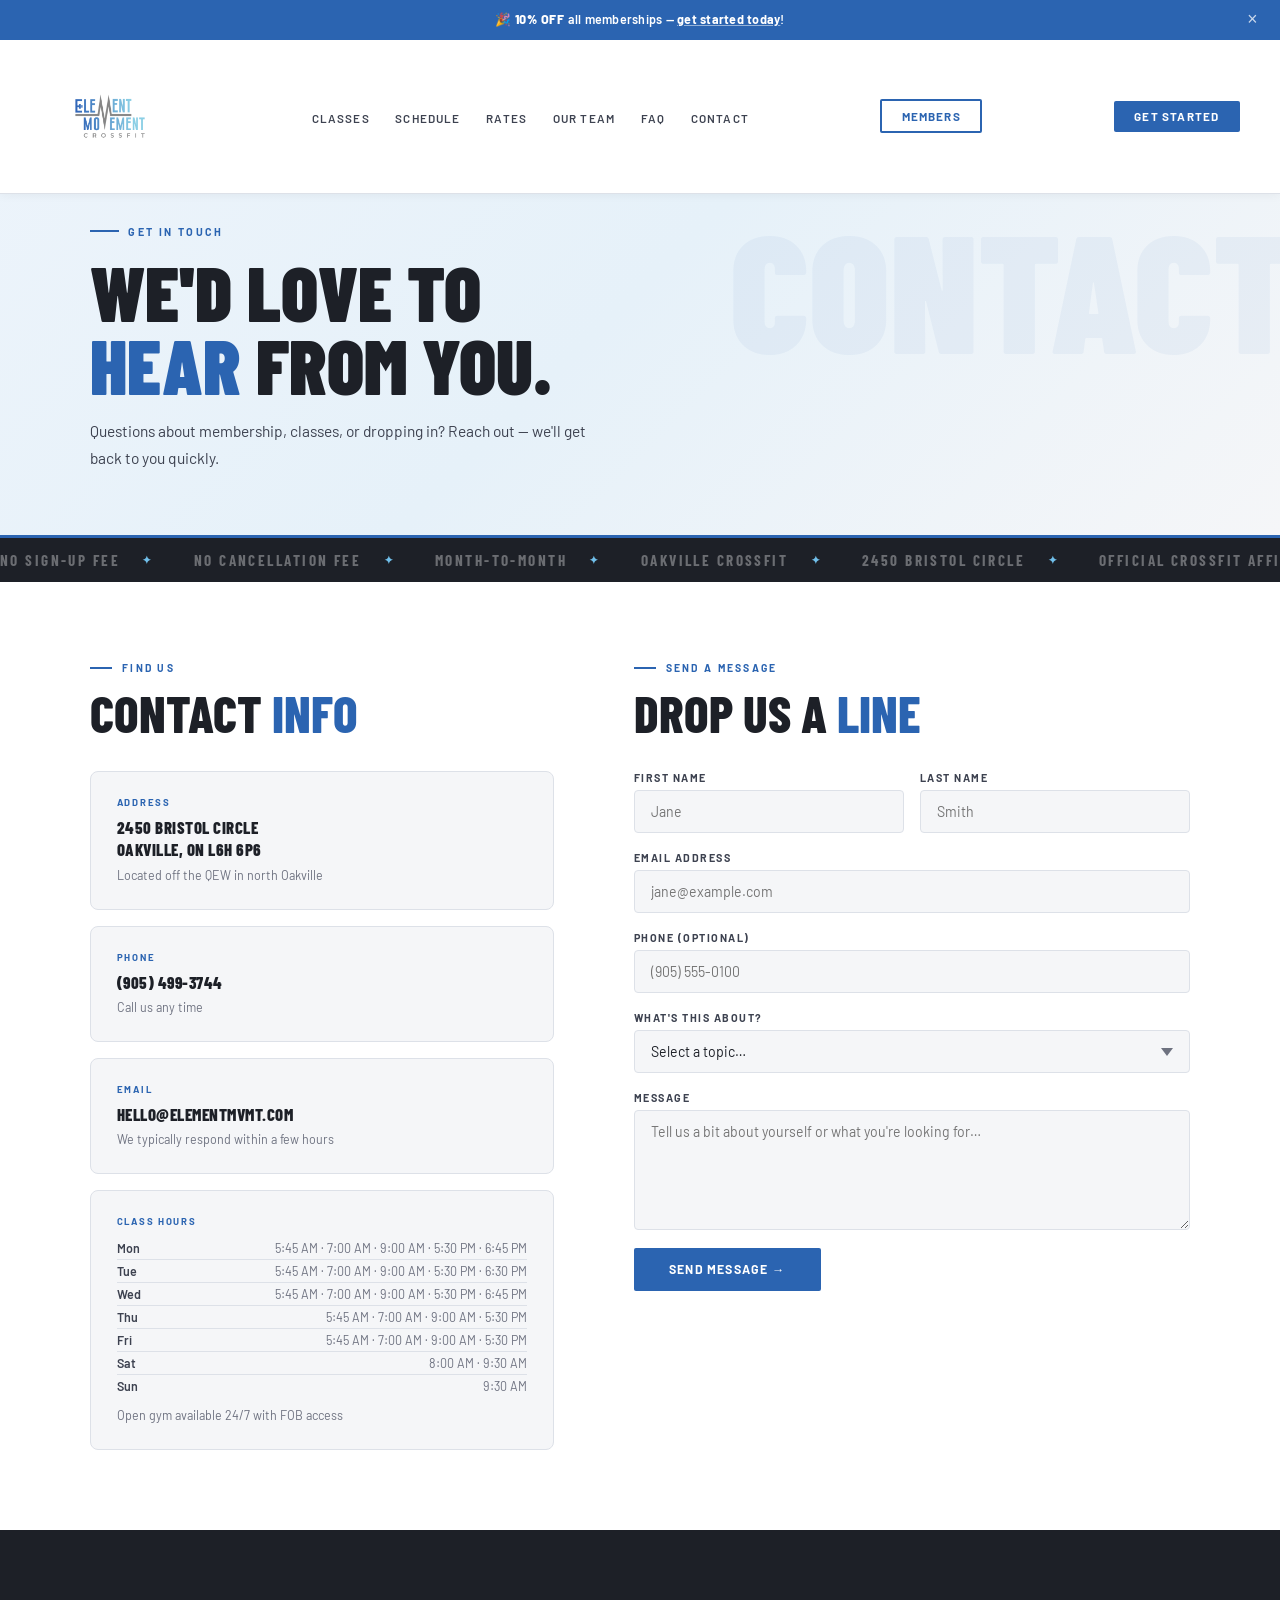
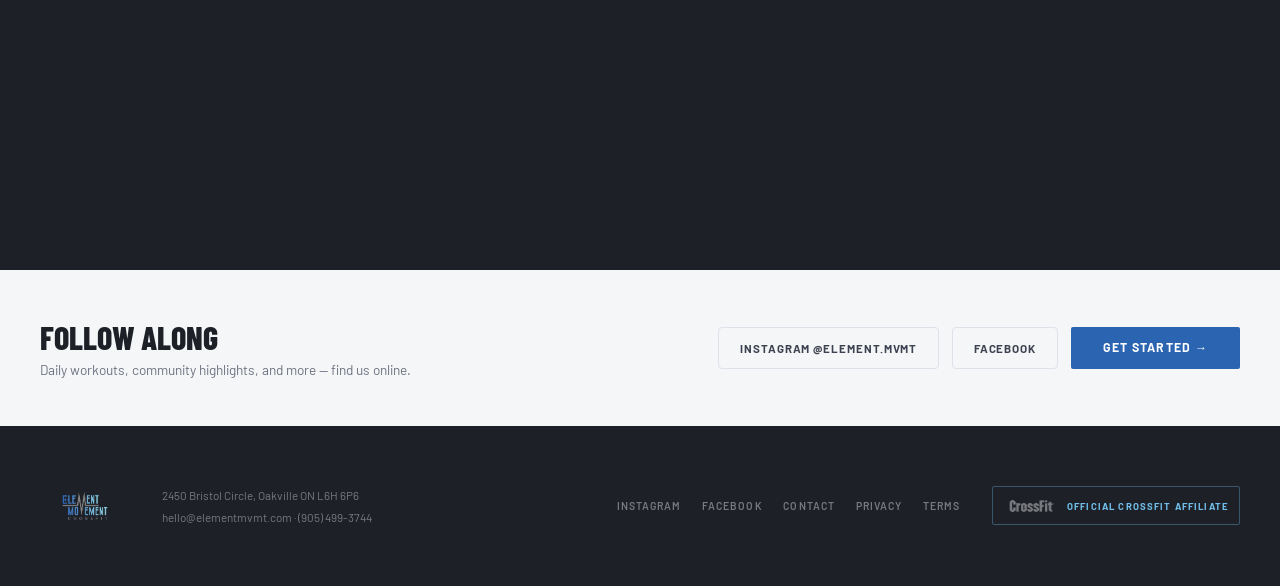
==== contact.html @ 610af096 "Add whiteboard image and sitewide 10% off promo banner Co-Authored-By: Claude Sonnet 4.6 <noreply@an" ====
<!DOCTYPE html>
<html lang="en">
<head>
  <meta charset="UTF-8">
  <meta name="viewport" content="width=device-width, initial-scale=1.0">
  <title>Contact — Element Movement CrossFit</title>
  <link href="https://fonts.googleapis.com/css2?family=Barlow+Condensed:wght@400;600;700;800;900&family=Barlow:wght@300;400;500;600&display=swap" rel="stylesheet">
  <link rel="stylesheet" href="css/styles.css">
  <style>
    .page-hero{background:linear-gradient(135deg,#edf4fb 0%,#e6f1f9 50%,#f5f6f8 100%);padding:11rem 2.5rem 4rem;position:relative;overflow:hidden}
    .page-hero::before{content:'CONTACT';position:absolute;right:-1rem;top:50%;transform:translateY(-50%);font-family:'Barlow Condensed',sans-serif;font-size:clamp(6rem,13vw,12rem);font-weight:900;color:rgba(43,100,177,.05);pointer-events:none;user-select:none;line-height:1;white-space:nowrap}
    .page-hero-inner{max-width:1100px;margin:0 auto}
    .page-hero h1{font-family:'Barlow Condensed',sans-serif;font-size:clamp(2.8rem,6vw,5rem);font-weight:900;text-transform:uppercase;line-height:.95;color:var(--charcoal);margin-bottom:1rem}
    .page-hero h1 .bd{color:var(--bd)}
    .page-hero p{font-size:.97rem;color:var(--mid);max-width:520px;line-height:1.75}

    /* Contact layout */
    .contact-section{padding:5rem 2.5rem;background:var(--white)}
    .contact-inner{max-width:1100px;margin:0 auto;display:grid;grid-template-columns:1fr 1.2fr;gap:5rem;align-items:start}

    /* Info column */
    .contact-info-cards{display:flex;flex-direction:column;gap:1rem;margin-top:2rem}
    .cic{background:var(--offwhite);border:1.5px solid var(--border);border-radius:8px;padding:1.5rem 1.6rem;transition:border-color .2s}
    .cic:hover{border-color:var(--bd)}
    .cic-label{font-size:.6rem;font-weight:700;letter-spacing:.18em;text-transform:uppercase;color:var(--bd);margin-bottom:.5rem}
    .cic-value{font-family:'Barlow Condensed',sans-serif;font-size:1.05rem;font-weight:800;text-transform:uppercase;letter-spacing:.03em;color:var(--charcoal);line-height:1.35}
    .cic-value a{color:inherit;text-decoration:none;transition:color .2s}
    .cic-value a:hover{color:var(--bd)}
    .cic-sub{font-size:.78rem;color:var(--muted);margin-top:.3rem;line-height:1.5}

    .hours-grid{display:grid;grid-template-columns:1fr;gap:0;margin-top:.6rem}
    .hrow{display:flex;justify-content:space-between;font-size:.78rem;color:var(--mid);padding:.25rem 0;border-bottom:1px solid var(--border)}
    .hrow:last-child{border-bottom:none}
    .hday{font-weight:600}
    .htime{color:var(--muted)}

    /* Form column */
    .contact-form-wrap{}
    .contact-form{display:flex;flex-direction:column;gap:1.1rem;margin-top:2rem}
    .form-row{display:grid;grid-template-columns:1fr 1fr;gap:1rem}
    .form-group{display:flex;flex-direction:column;gap:.4rem}
    .form-group label{font-size:.67rem;font-weight:700;letter-spacing:.14em;text-transform:uppercase;color:var(--mid)}
    .form-group input,
    .form-group select,
    .form-group textarea{font-family:'Barlow',sans-serif;font-size:.88rem;color:var(--charcoal);background:var(--offwhite);border:1.5px solid var(--border);border-radius:4px;padding:.75rem 1rem;transition:border-color .2s,box-shadow .2s;outline:none;width:100%}
    .form-group input:focus,
    .form-group select:focus,
    .form-group textarea:focus{border-color:var(--bd);box-shadow:0 0 0 3px rgba(43,100,177,.1);background:#fff}
    .form-group textarea{resize:vertical;min-height:120px}
    .form-group select{appearance:none;background-image:url("data:image/svg+xml,%3Csvg xmlns='http://www.w3.org/2000/svg' width='12' height='8' viewBox='0 0 12 8'%3E%3Cpath fill='%236e7280' d='M6 8L0 0h12z'/%3E%3C/svg%3E");background-repeat:no-repeat;background-position:right 1rem center;padding-right:2.5rem}
    .form-submit{background:var(--bd);color:#fff;border:none;padding:.9rem 2.2rem;font-family:'Barlow',sans-serif;font-size:.77rem;font-weight:700;letter-spacing:.1em;text-transform:uppercase;border-radius:2px;cursor:pointer;transition:background .2s,transform .15s;align-self:flex-start}
    .form-submit:hover{background:#1e5090;transform:translateY(-2px)}

    /* Map strip */
    .map-section{background:var(--charcoal)}
    .map-embed{width:100%;height:340px;display:block;border:none;filter:grayscale(20%)}

    /* Social strip */
    .social-strip{padding:3rem 2.5rem;background:var(--offwhite);display:flex;align-items:center;justify-content:space-between;gap:2rem;flex-wrap:wrap}
    .social-strip-left h3{font-family:'Barlow Condensed',sans-serif;font-size:clamp(1.4rem,2.5vw,2rem);font-weight:800;text-transform:uppercase;color:var(--charcoal)}
    .social-strip-left p{font-size:.85rem;color:var(--muted);margin-top:.3rem}
    .social-btns{display:flex;gap:.8rem;flex-wrap:wrap}
    .btn-social{display:inline-flex;align-items:center;gap:.5rem;border:1.5px solid var(--border);border-radius:4px;padding:.7rem 1.3rem;font-size:.72rem;font-weight:700;letter-spacing:.08em;text-transform:uppercase;color:var(--mid);text-decoration:none;transition:border-color .2s,color .2s}
    .btn-social:hover{border-color:var(--bd);color:var(--bd)}
  @media(max-width:900px){
    .contact-inner{grid-template-columns:1fr;gap:3rem}
    .social-strip{flex-direction:column;align-items:flex-start}
  }
  @media(max-width:600px){
    .page-hero{padding:9rem 1.2rem 2.5rem}
    .contact-section{padding:3rem 1.2rem}
    .form-row{grid-template-columns:1fr}
    .map-embed{height:240px}
    .social-strip{padding:2.2rem 1.2rem}
    .social-btns{flex-direction:column;width:100%}
    .social-btns a{text-align:center}
    .hours-grid{grid-template-columns:1fr}
  }
  </style>
</head>
<body>

<div class="promo-banner" id="promoBanner">
  🎉 <strong>10% OFF</strong> all memberships — <a href="get-started.html">get started today</a>!
  <button class="pb-close" id="promoBannerClose" aria-label="Dismiss banner">&times;</button>
</div>

<nav>
  <a href="index.html" class="nav-logo">
    <img src="images/logo-c5.png" alt="Element Movement CrossFit">
  </a>
  <ul class="nav-links">
    <li><a href="index.html#classes">Classes</a></li>
    <li><a href="schedule.html">Schedule</a></li>
    <li><a href="index.html#rates">Rates</a></li>
    <li><a href="index.html#team">Our Team</a></li>
    <li><a href="index.html#faq">FAQ</a></li>
    <li><a href="contact.html">Contact</a></li>
  </ul>
  <a class="nav-members" href="members.html">Members</a>
  <a class="nav-cta" href="get-started.html">Get Started</a>
  <button class="nav-burger" aria-label="Open menu"><span></span><span></span><span></span></button>
</nav>

<div id="form-success-banner" style="display:none;background:#1e7a3f;color:#fff;text-align:center;padding:1rem 1.5rem;font-family:'Barlow',sans-serif;font-size:.9rem;font-weight:600">
  Thanks! Your message has been sent — we'll get back to you shortly.
</div>
<script>
  if (new URLSearchParams(window.location.search).get('sent') === '1') {
    document.getElementById('form-success-banner').style.display = 'block';
  }
</script>

<!-- Page Hero -->
<div class="page-hero">
  <div class="page-hero-inner">
    <div class="eyebrow">Get In Touch</div>
    <h1>We'd Love to<br><span class="bd">Hear</span> From You.</h1>
    <p>Questions about membership, classes, or dropping in? Reach out — we'll get back to you quickly.</p>
  </div>
</div>

<!-- Marquee -->
<div class="marquee-wrap">
  <div class="marquee-track">
    <div class="mi">No Sign-Up Fee <span>✦</span></div>
    <div class="mi">No Cancellation Fee <span>✦</span></div>
    <div class="mi">Month-to-Month <span>✦</span></div>
    <div class="mi">Oakville CrossFit <span>✦</span></div>
    <div class="mi">2450 Bristol Circle <span>✦</span></div>
    <div class="mi">Official CrossFit Affiliate <span>✦</span></div>
    <div class="mi">No Sign-Up Fee <span>✦</span></div>
    <div class="mi">No Cancellation Fee <span>✦</span></div>
    <div class="mi">Month-to-Month <span>✦</span></div>
    <div class="mi">Oakville CrossFit <span>✦</span></div>
    <div class="mi">2450 Bristol Circle <span>✦</span></div>
    <div class="mi">Official CrossFit Affiliate <span>✦</span></div>
  </div>
</div>

<!-- Contact Section -->
<section class="contact-section">
  <div class="contact-inner">

    <!-- Left: Info -->
    <div>
      <div class="sec-eye">Find Us</div>
      <h2 class="sec-h2">Contact <span class="bd">Info</span></h2>

      <div class="contact-info-cards">
        <div class="cic">
          <div class="cic-label">Address</div>
          <div class="cic-value">2450 Bristol Circle<br>Oakville, ON L6H 6P6</div>
          <div class="cic-sub">Located off the QEW in north Oakville</div>
        </div>
        <div class="cic">
          <div class="cic-label">Phone</div>
          <div class="cic-value"><a href="tel:9054993744">(905) 499-3744</a></div>
          <div class="cic-sub">Call us any time</div>
        </div>
        <div class="cic">
          <div class="cic-label">Email</div>
          <div class="cic-value"><a href="mailto:hello@elementmvmt.com">hello@elementmvmt.com</a></div>
          <div class="cic-sub">We typically respond within a few hours</div>
        </div>
        <div class="cic">
          <div class="cic-label">Class Hours</div>
          <div class="cic-value" style="font-size:.85rem;font-family:'Barlow',sans-serif;font-weight:400;text-transform:none;margin-bottom:.5rem"></div>
          <div class="hours-grid">
            <div class="hrow"><span class="hday">Mon</span><span class="htime">5:45 AM · 7:00 AM · 9:00 AM · 5:30 PM · 6:45 PM</span></div>
            <div class="hrow"><span class="hday">Tue</span><span class="htime">5:45 AM · 7:00 AM · 9:00 AM · 5:30 PM · 6:30 PM</span></div>
            <div class="hrow"><span class="hday">Wed</span><span class="htime">5:45 AM · 7:00 AM · 9:00 AM · 5:30 PM · 6:45 PM</span></div>
            <div class="hrow"><span class="hday">Thu</span><span class="htime">5:45 AM · 7:00 AM · 9:00 AM · 5:30 PM</span></div>
            <div class="hrow"><span class="hday">Fri</span><span class="htime">5:45 AM · 7:00 AM · 9:00 AM · 5:30 PM</span></div>
            <div class="hrow"><span class="hday">Sat</span><span class="htime">8:00 AM · 9:30 AM</span></div>
            <div class="hrow"><span class="hday">Sun</span><span class="htime">9:30 AM</span></div>
          </div>
          <div class="cic-sub" style="margin-top:.6rem">Open gym available 24/7 with FOB access</div>
        </div>
      </div>
    </div>

    <!-- Right: Form -->
    <div class="contact-form-wrap">
      <div class="sec-eye">Send a Message</div>
      <h2 class="sec-h2">Drop Us a <span class="bd">Line</span></h2>
      <form class="contact-form" name="contact" method="POST" action="https://api.web3forms.com/submit">
        <input type="hidden" name="access_key" value="6a2bebc0-c840-4e6c-a92c-60fa3bf2ad33">
        <input type="hidden" name="subject" value="New Contact Form Submission — Element Movement">
        <input type="hidden" name="from_name" value="Element Movement Website">
        <input type="hidden" name="redirect" value="https://elementmvmt.com/contact.html?sent=1">
        <div class="form-row">
          <div class="form-group">
            <label for="fname">First Name</label>
            <input type="text" id="fname" name="fname" placeholder="Jane" required>
          </div>
          <div class="form-group">
            <label for="lname">Last Name</label>
            <input type="text" id="lname" name="lname" placeholder="Smith" required>
          </div>
        </div>
        <div class="form-group">
          <label for="email">Email Address</label>
          <input type="email" id="email" name="email" placeholder="jane@example.com" required>
        </div>
        <div class="form-group">
          <label for="phone">Phone (optional)</label>
          <input type="tel" id="phone" name="phone" placeholder="(905) 555-0100">
        </div>
        <div class="form-group">
          <label for="topic">What's this about?</label>
          <select id="topic" name="topic">
            <option value="">Select a topic…</option>
            <option value="membership">Membership &amp; Pricing</option>
            <option value="first-class">My First Class</option>
            <option value="schedule">Schedule &amp; Classes</option>
            <option value="personal-training">Personal Training</option>
            <option value="drop-in">Drop-In / Visitor</option>
            <option value="other">Other</option>
          </select>
        </div>
        <div class="form-group">
          <label for="message">Message</label>
          <textarea id="message" name="message" placeholder="Tell us a bit about yourself or what you're looking for…" required></textarea>
        </div>
        <button type="submit" class="form-submit">Send Message →</button>
      </form>
    </div>

  </div>
</section>

<!-- Map -->
<div class="map-section">
  <iframe
    class="map-embed"
    src="https://www.google.com/maps/embed?pb=!1m18!1m12!1m3!1d2896.4!2d-79.726!3d43.465!2m3!1f0!2f0!3f0!3m2!1i1024!2i768!4f13.1!3m3!1m2!1s0x882b6e7a7e7a7a7b%3A0x0!2s2450+Bristol+Circle%2C+Oakville%2C+ON!5e0!3m2!1sen!2sca!4v1"
    title="Element Movement CrossFit Location"
    allowfullscreen
    loading="lazy"
    referrerpolicy="no-referrer-when-downgrade">
  </iframe>
</div>

<!-- Social Strip -->
<div class="social-strip">
  <div class="social-strip-left">
    <h3>Follow Along</h3>
    <p>Daily workouts, community highlights, and more — find us online.</p>
  </div>
  <div class="social-btns">
    <a class="btn-social" href="https://www.instagram.com/element.mvmt/" target="_blank">
      Instagram @element.mvmt
    </a>
    <a class="btn-social" href="https://www.facebook.com/ElementMvmt" target="_blank">
      Facebook
    </a>
    <a class="btn-pri" href="get-started.html">Get Started →</a>
  </div>
</div>

<!-- Footer -->
<footer>
  <div class="footer-logo">
    <img src="images/logo-c5.png" alt="Element Movement CrossFit">
  </div>
  <div class="fl-info">
    2450 Bristol Circle, Oakville ON L6H 6P6<br>
    hello@elementmvmt.com · (905) 499-3744
  </div>
  <div class="fl-links">
    <a href="https://www.instagram.com/element.mvmt/" target="_blank">Instagram</a>
    <a href="https://www.facebook.com/ElementMvmt" target="_blank">Facebook</a>
    <a href="contact.html">Contact</a>
    <a href="#">Privacy</a>
    <a href="#">Terms</a>
  </div>
  <div class="fl-badge"><img src="images/CF_Badge_BLK_300x150.webp" alt="CrossFit Affiliate Badge" class="fl-badge-img">Official CrossFit Affiliate</div>
</footer>

<script src="js/main.js"></script>
</body>
</html>
---- css/styles.css ----
/* ============================================
   Element Movement CrossFit — Main Stylesheet
   ============================================ */

/* Reset & Variables */
*,*::before,*::after{margin:0;padding:0;box-sizing:border-box}
:root{
  --bd:#2B64B1;
  --bl:#71BFEA;
  --gr:#9B9EA3;
  --white:#ffffff;
  --offwhite:#f5f6f8;
  --lightblue:#EBF4FB;
  --charcoal:#1d2027;
  --mid:#3d4250;
  --muted:#6e7280;
  --border:#dde1e8;
}

/* Base */
html{scroll-behavior:smooth}
body{font-family:'Barlow',sans-serif;background:var(--white);color:var(--charcoal);overflow-x:hidden}

/* ============================================
   Promo Banner
   ============================================ */
.promo-banner{position:fixed;top:0;left:0;right:0;z-index:300;background:var(--bd);color:#fff;text-align:center;padding:.65rem 2.6rem;font-family:'Barlow',sans-serif;font-size:.78rem;font-weight:600;letter-spacing:.02em;line-height:1.5}
.promo-banner strong{font-weight:800;text-transform:uppercase;letter-spacing:.04em}
.promo-banner a{color:#fff;text-decoration:underline;text-decoration-color:rgba(255,255,255,.5);font-weight:700}
.promo-banner a:hover{text-decoration-color:#fff}
.promo-banner .pb-close{position:absolute;right:1rem;top:50%;transform:translateY(-50%);background:none;border:none;color:#fff;font-size:1.1rem;cursor:pointer;opacity:.75;line-height:1;padding:.2rem .4rem}
.promo-banner .pb-close:hover{opacity:1}
@media(max-width:600px){.promo-banner{font-size:.68rem;padding:.6rem 2.2rem .6rem .8rem}}

/* ============================================
   Navigation
   ============================================ */
nav{position:fixed;top:0;left:0;right:0;z-index:200;display:flex;align-items:center;justify-content:space-between;padding:0.4rem 2.5rem;background:rgba(255,255,255,0.97);backdrop-filter:blur(10px);border-bottom:1px solid var(--border);box-shadow:0 1px 10px rgba(0,0,0,0.05);transition:top .15s}
.nav-logo img{height:140px;width:auto;display:block}
.nav-links{display:flex;gap:1.6rem;list-style:none}
.nav-links a{font-size:0.73rem;font-weight:600;letter-spacing:0.1em;text-transform:uppercase;color:var(--mid);text-decoration:none;transition:color .2s}
.nav-links a:hover{color:var(--bd)}
.nav-cta{background:var(--bd);color:#fff;padding:0.55rem 1.3rem;font-size:0.73rem;font-weight:700;letter-spacing:0.1em;text-transform:uppercase;text-decoration:none;border-radius:2px;transition:background .2s}
.nav-cta:hover{background:#1e5090}
.nav-members{border:2px solid var(--bd);color:var(--bd);padding:0.5rem 1.2rem;font-size:0.73rem;font-weight:700;letter-spacing:0.1em;text-transform:uppercase;text-decoration:none;border-radius:2px;transition:all .2s;white-space:nowrap}
.nav-members:hover{background:var(--bd);color:#fff}

/* ============================================
   Hero
   ============================================ */
.hero{min-height:100vh;padding:10rem 2.5rem 4rem;background:linear-gradient(135deg,#edf4fb 0%,#e6f1f9 50%,#f5f6f8 100%);display:flex;align-items:center;position:relative;overflow:hidden}
.hero::before{content:'EMC';position:absolute;right:-1rem;top:50%;transform:translateY(-50%);font-family:'Barlow Condensed',sans-serif;font-size:clamp(10rem,20vw,20rem);font-weight:900;letter-spacing:-0.03em;color:rgba(43,100,177,0.05);pointer-events:none;user-select:none;line-height:1}
.hero-inner{max-width:1100px;margin:0 auto;width:100%;display:grid;grid-template-columns:1.1fr 0.9fr;gap:3.5rem;align-items:center}
.eyebrow{display:inline-flex;align-items:center;gap:0.6rem;font-size:0.67rem;font-weight:700;letter-spacing:0.22em;text-transform:uppercase;color:var(--bd);margin-bottom:1.1rem}
.eyebrow::before{content:'';display:block;width:1.8rem;height:2px;background:var(--bd)}
.hero h1{font-family:'Barlow Condensed',sans-serif;font-size:clamp(3rem,6.5vw,5.5rem);font-weight:900;line-height:.93;text-transform:uppercase;color:var(--charcoal);margin-bottom:1.3rem}
.hero h1 .bd{color:var(--bd)}
.hero h1 .bl{color:var(--bl)}
.hero-sub{font-size:.97rem;line-height:1.75;color:var(--mid);max-width:450px;margin-bottom:2.2rem}

/* Buttons */
.hero-btns{display:flex;gap:.9rem;flex-wrap:wrap}
.btn-pri{background:var(--bd);color:#fff;padding:.85rem 2rem;font-size:.77rem;font-weight:700;letter-spacing:.1em;text-transform:uppercase;text-decoration:none;border-radius:2px;transition:background .2s,transform .15s;display:inline-block}
.btn-pri:hover{background:#1e5090;transform:translateY(-2px)}
.btn-sec{border:2px solid var(--bd);color:var(--bd);padding:.85rem 2rem;font-size:.77rem;font-weight:700;letter-spacing:.1em;text-transform:uppercase;text-decoration:none;border-radius:2px;transition:all .2s;display:inline-block;background:transparent}
.btn-sec:hover{background:var(--bd);color:#fff;transform:translateY(-2px)}
.btn-bl{background:var(--bl);color:var(--charcoal);padding:.85rem 2rem;font-size:.77rem;font-weight:700;letter-spacing:.1em;text-transform:uppercase;text-decoration:none;border-radius:2px;transition:background .2s;display:inline-block;white-space:nowrap}
.btn-bl:hover{background:#52aed6;color:#fff}
.btn-wh{background:#fff;color:var(--bd);padding:.85rem 2.3rem;font-size:.77rem;font-weight:700;letter-spacing:.1em;text-transform:uppercase;text-decoration:none;border-radius:2px;transition:background .2s;display:inline-block}
.btn-wh:hover{background:var(--offwhite)}
.btn-ol{border:2px solid rgba(255,255,255,.5);color:#fff;padding:.85rem 2.3rem;font-size:.77rem;font-weight:700;letter-spacing:.1em;text-transform:uppercase;text-decoration:none;border-radius:2px;transition:border-color .2s;display:inline-block}
.btn-ol:hover{border-color:#fff}

/* Hero Right Cards */
.hero-right{display:flex;flex-direction:column;gap:.9rem}
.hcard{background:#fff;border:1px solid var(--border);border-radius:8px;padding:1.3rem 1.1rem;text-align:center;box-shadow:0 2px 12px rgba(43,100,177,.06)}
.hcard-row{display:grid;grid-template-columns:1fr 1fr;gap:.9rem}
.hnum{font-family:'Barlow Condensed',sans-serif;font-size:2.7rem;font-weight:900;color:var(--bd);line-height:1}
.hlabel{font-size:.62rem;font-weight:600;letter-spacing:.14em;text-transform:uppercase;color:var(--muted);margin-top:.22rem}
.hcard-dark{background:var(--bd);border-radius:8px;padding:1.1rem 1.4rem;display:flex;align-items:center;justify-content:space-between;gap:1rem;box-shadow:0 4px 16px rgba(43,100,177,.25)}
.hcard-dark-title{font-family:'Barlow Condensed',sans-serif;font-size:1rem;font-weight:800;text-transform:uppercase;letter-spacing:.06em;color:#fff}
.hcard-dark-sub{font-size:.68rem;color:rgba(255,255,255,.65);margin-top:.12rem}
.hcard-dark-arrow{font-size:1.3rem;color:var(--bl)}
.logo-card{background:var(--lightblue);border:1px solid rgba(113,191,234,.2);border-radius:8px;padding:1.8rem;display:flex;align-items:center;justify-content:center}
.logo-card img{width:100%;max-width:260px;height:auto}

/* ============================================
   Marquee
   ============================================ */
.marquee-wrap{overflow:hidden;background:var(--charcoal);border-top:3px solid var(--bd);padding:.8rem 0}
.marquee-track{display:flex;gap:2.5rem;width:max-content;animation:marquee 28s linear infinite}
.mi{font-family:'Barlow Condensed',sans-serif;font-size:.95rem;font-weight:700;letter-spacing:.16em;text-transform:uppercase;white-space:nowrap;color:rgba(255,255,255,.35);display:flex;align-items:center;gap:1.4rem}
.mi span{color:var(--bl);font-size:.7rem}
@keyframes marquee{0%{transform:translateX(0)}100%{transform:translateX(-50%)}}

/* ============================================
   Sections (shared)
   ============================================ */
section{padding:5rem 2.5rem}
.sec-eye{font-size:.65rem;font-weight:700;letter-spacing:.22em;text-transform:uppercase;color:var(--bd);display:flex;align-items:center;gap:.6rem;margin-bottom:.85rem}
.sec-eye::before{content:'';display:block;width:1.4rem;height:2px;background:var(--bd)}
.sec-h2{font-family:'Barlow Condensed',sans-serif;font-size:clamp(2rem,4vw,3.2rem);font-weight:800;text-transform:uppercase;line-height:1;color:var(--charcoal)}
.sec-h2 .bd{color:var(--bd)}
.sec-h2 .bl{color:var(--bl)}

/* ============================================
   About
   ============================================ */
.about{background:var(--white)}
.about-inner{max-width:1100px;margin:0 auto;display:grid;grid-template-columns:1fr 1fr;gap:5rem;align-items:center}
.about p{font-size:.95rem;line-height:1.8;color:var(--mid);margin-bottom:1rem}
.facts{display:grid;grid-template-columns:1fr 1fr;gap:.9rem;margin-top:1.4rem}
.fact{border-left:3px solid var(--bd);padding-left:.8rem}
.fact-n{font-family:'Barlow Condensed',sans-serif;font-size:1.7rem;font-weight:900;color:var(--bd);line-height:1}
.fact-l{font-size:.65rem;font-weight:600;letter-spacing:.1em;text-transform:uppercase;color:var(--muted)}
.about-col{display:flex;flex-direction:column;gap:.8rem}
.about-vis{background:var(--lightblue);border:1px solid rgba(113,191,234,.2);border-radius:8px;overflow:hidden}
.about-vis img{width:100%;height:auto;display:block}
.about-badge{background:var(--bd);color:#fff;padding:.7rem 1rem;font-size:.68rem;font-weight:600;letter-spacing:.1em;text-transform:uppercase;text-align:center;border-radius:6px}

/* ============================================
   Classes
   ============================================ */
.classes{background:var(--offwhite)}
.classes-top{max-width:1100px;margin:0 auto 2.2rem}
.classes-grid{max-width:1100px;margin:0 auto;display:grid;grid-template-columns:repeat(3,1fr);border:1px solid var(--border);border-radius:8px;overflow:hidden}
.cc{background:var(--white);padding:2rem 1.7rem;border-right:1px solid var(--border);border-bottom:1px solid var(--border);transition:background .25s}
.cc:nth-child(3n){border-right:none}
.cc:nth-child(n+4){border-bottom:none}
.cc:last-child{border-right:none}
.cc:hover{background:var(--lightblue)}
.cc-num{font-family:'Barlow Condensed',sans-serif;font-size:2.2rem;font-weight:900;color:rgba(43,100,177,.12);line-height:1;margin-bottom:.5rem}
.cc-title{font-family:'Barlow Condensed',sans-serif;font-size:1.3rem;font-weight:800;text-transform:uppercase;letter-spacing:.04em;color:var(--charcoal);margin-bottom:.5rem}
.cc-desc{font-size:.85rem;line-height:1.65;color:var(--muted)}
.cc-pill{display:inline-block;margin-top:.9rem;background:var(--lightblue);color:var(--bd);font-size:.59rem;font-weight:700;letter-spacing:.14em;text-transform:uppercase;padding:.26rem .6rem;border-radius:20px;border:1px solid rgba(43,100,177,.2)}

/* ============================================
   Schedule Banner
   ============================================ */
.sched{background:var(--charcoal);padding:3.2rem 2.5rem;display:flex;align-items:center;justify-content:space-between;gap:2rem;flex-wrap:wrap}
.sched h2{font-family:'Barlow Condensed',sans-serif;font-size:clamp(1.6rem,3vw,2.4rem);font-weight:800;text-transform:uppercase;line-height:1.1;color:#fff}
.sched h2 em{font-style:normal;color:var(--bl)}

/* ============================================
   Rates
   ============================================ */
.rates{background:var(--white)}
.rates-inner{max-width:1100px;margin:0 auto}
.rates-grid{display:grid;grid-template-columns:repeat(4,1fr);gap:1.2rem;margin-top:2.2rem}
.rc{border:1.5px solid var(--border);border-radius:8px;padding:1.8rem 1.5rem;position:relative;transition:border-color .25s,box-shadow .25s}
.rc:hover{border-color:var(--bd);box-shadow:0 4px 20px rgba(43,100,177,.1)}
.rc.feat{border-color:var(--bd);border-width:2px;box-shadow:0 4px 24px rgba(43,100,177,.14)}
.feat-pill{position:absolute;top:-1px;left:50%;transform:translateX(-50%);background:var(--bd);color:#fff;font-size:.57rem;font-weight:700;letter-spacing:.15em;text-transform:uppercase;padding:.2rem .75rem;border-radius:0 0 6px 6px;white-space:nowrap}
.rname{font-family:'Barlow Condensed',sans-serif;font-size:1.1rem;font-weight:800;text-transform:uppercase;letter-spacing:.06em;color:var(--charcoal)}
.rprice{font-family:'Barlow Condensed',sans-serif;font-size:2.6rem;font-weight:900;line-height:1;margin:.8rem 0 .2rem;color:var(--bd)}
.rprice sup{font-size:1.1rem;vertical-align:top;margin-top:.45rem}
.rperiod{font-size:.72rem;color:var(--muted);margin-bottom:1.2rem}
.rfeats{list-style:none}
.rfeats li{font-size:.82rem;color:var(--mid);padding:.4rem 0;border-bottom:1px solid var(--border);display:flex;align-items:center;gap:.5rem}
.rfeats li::before{content:'';display:block;width:6px;height:6px;border-radius:50%;background:var(--bl);flex-shrink:0}

/* ============================================
   Add-ons
   ============================================ */
.addons{background:var(--offwhite)}
.addons-inner{max-width:1100px;margin:0 auto}
.addons-grid{display:grid;grid-template-columns:repeat(3,1fr);gap:1.2rem;margin-top:2rem}
.addon{background:var(--white);border:1px solid var(--border);border-radius:8px;padding:1.4rem 1.5rem}
.addon-title{font-family:'Barlow Condensed',sans-serif;font-size:1rem;font-weight:800;text-transform:uppercase;letter-spacing:.05em;color:var(--charcoal);margin-bottom:.6rem}
.addon-price{font-family:'Barlow Condensed',sans-serif;font-size:1.6rem;font-weight:900;color:var(--bd);line-height:1;margin-bottom:.3rem}
.addon-desc{font-size:.8rem;color:var(--muted);line-height:1.55}
.discounts{background:var(--lightblue);border:1px solid rgba(43,100,177,.15);border-radius:8px;padding:1.5rem 2rem;max-width:1100px;margin:1.5rem auto 0;display:flex;gap:2rem;flex-wrap:wrap;align-items:flex-start}
.discounts h4{font-family:'Barlow Condensed',sans-serif;font-size:1rem;font-weight:800;text-transform:uppercase;letter-spacing:.06em;color:var(--bd);margin-bottom:.5rem;white-space:nowrap}
.discounts ul{list-style:none;display:flex;flex-wrap:wrap;gap:.4rem .5rem}
.discounts li{font-size:.8rem;color:var(--mid)}
.discounts li::before{content:'· ';color:var(--bd)}

/* ============================================
   Team
   ============================================ */
.team{background:var(--white)}
.team-inner{max-width:1100px;margin:0 auto}
.team-grid{display:grid;grid-template-columns:repeat(5,1fr);gap:1.2rem;margin-top:2.2rem}
.tc{background:var(--offwhite);border:1.5px solid var(--border);border-radius:8px;padding:1.5rem 1rem;text-align:center;transition:border-color .2s,box-shadow .2s}
.tc:hover{border-color:var(--bd);box-shadow:0 4px 16px rgba(43,100,177,.1)}
.tav{width:80px;height:80px;border-radius:50%;margin:0 auto .75rem;background:var(--lightblue);border:2px solid rgba(43,100,177,.25);overflow:hidden}
.tav img{width:100%;height:100%;object-fit:cover;object-position:top;display:block}
.tname{font-family:'Barlow Condensed',sans-serif;font-size:.9rem;font-weight:800;text-transform:uppercase;letter-spacing:.05em;color:var(--charcoal);margin-bottom:.2rem}
.trole{font-size:.63rem;font-weight:600;letter-spacing:.08em;text-transform:uppercase;color:var(--bd)}

/* ============================================
   FAQ
   ============================================ */
.faq{background:var(--offwhite)}
.faq-inner{max-width:740px;margin:0 auto}
.fi{border-bottom:1px solid var(--border);padding:1.3rem 0;background:transparent}
.fq{font-family:'Barlow Condensed',sans-serif;font-size:1.05rem;font-weight:700;text-transform:uppercase;letter-spacing:.04em;color:var(--charcoal);cursor:pointer;display:flex;justify-content:space-between;align-items:center;user-select:none}
.fq .fi-icon{color:var(--bd);font-size:1.25rem;transition:transform .25s;flex-shrink:0;margin-left:1rem;line-height:1}
.fi.open .fi-icon{transform:rotate(45deg)}
.fa{font-size:.9rem;line-height:1.75;color:var(--muted);max-height:0;overflow:hidden;transition:max-height .3s ease,padding-top .3s}
.fi.open .fa{max-height:300px;padding-top:.8rem}

/* ============================================
   CTA Section
   ============================================ */
.cta{background:linear-gradient(135deg,var(--bd) 0%,#1e5090 100%);padding:5rem 2.5rem;text-align:center}
.cta-logo{height:140px;width:auto;margin:0 auto 1.8rem;display:block}
.cta h2{font-family:'Barlow Condensed',sans-serif;font-size:clamp(2.2rem,5vw,4rem);font-weight:900;text-transform:uppercase;line-height:1;color:#fff;margin-bottom:1.1rem}
.cta h2 em{font-style:normal;color:var(--bl)}
.cta p{font-size:.95rem;color:rgba(255,255,255,.75);max-width:440px;margin:0 auto 2rem;line-height:1.75}
.cta-btns{display:flex;gap:.9rem;justify-content:center;flex-wrap:wrap}

/* ============================================
   Footer
   ============================================ */
footer{background:var(--charcoal);padding:2.2rem 2.5rem;display:grid;grid-template-columns:auto 1fr auto auto;gap:2rem;align-items:center}
.footer-logo img{height:90px;width:auto;display:block}
.fl-info{font-size:.73rem;color:rgba(255,255,255,.4);line-height:1.9}
.fl-links{display:flex;gap:1.3rem;flex-wrap:wrap}
.fl-links a{font-size:.66rem;font-weight:600;letter-spacing:.1em;text-transform:uppercase;color:rgba(255,255,255,.4);text-decoration:none;transition:color .2s}
.fl-links a:hover{color:var(--bl)}
.fl-badge{display:inline-flex;align-items:center;gap:.5rem;font-size:.6rem;font-weight:700;letter-spacing:.12em;text-transform:uppercase;color:var(--bl);border:1px solid rgba(113,191,234,.35);padding:.28rem .62rem;border-radius:2px;white-space:nowrap}
.fl-badge-img{height:28px;width:auto;display:block;filter:brightness(0) invert(1);opacity:.4}

/* ============================================
   Hamburger Nav Button
   ============================================ */
.nav-burger{display:none;flex-direction:column;justify-content:center;align-items:center;gap:5px;width:40px;height:40px;background:none;border:1.5px solid var(--border);border-radius:4px;cursor:pointer;padding:8px;flex-shrink:0}
.nav-burger span{display:block;width:18px;height:2px;background:var(--charcoal);border-radius:2px;transition:transform .25s,opacity .25s}
.nav-burger.open span:nth-child(1){transform:translateY(7px) rotate(45deg)}
.nav-burger.open span:nth-child(2){opacity:0}
.nav-burger.open span:nth-child(3){transform:translateY(-7px) rotate(-45deg)}

/* ============================================
   Responsive — Tablet (≤ 900px)
   ============================================ */
@media(max-width:900px){
  /* Nav */
  .nav-burger{display:flex}
  .nav-links{display:none;position:absolute;top:100%;left:0;right:0;background:#fff;border-top:1px solid var(--border);border-bottom:1px solid var(--border);flex-direction:column;gap:0;padding:.5rem 0;box-shadow:0 8px 24px rgba(0,0,0,.08)}
  .nav-links.open{display:flex}
  .nav-links li{width:100%}
  .nav-links a{display:block;padding:.85rem 2rem;font-size:.78rem}

  /* Hero */
  .hero{padding:9rem 1.5rem 3rem}
  .hero-inner{grid-template-columns:1fr;gap:2.5rem}
  .hero-right{display:grid;grid-template-columns:1fr 1fr;gap:.9rem}
  .logo-card{display:none}
  .hcard-dark{grid-column:1/-1}

  /* About */
  .about-inner{grid-template-columns:1fr;gap:2.5rem}
  .about-vis img{width:100%}

  /* Classes */
  .classes-grid{grid-template-columns:1fr 1fr}
  .cc:nth-child(3n){border-right:1px solid var(--border)}
  .cc:nth-child(2n){border-right:none}
  .cc:nth-child(n+4){border-bottom:1px solid var(--border)}
  .cc:last-child{border-bottom:none;border-right:none}

  /* Rates */
  .rates-grid{grid-template-columns:1fr 1fr}

  /* Add-ons */
  .addons-grid{grid-template-columns:1fr 1fr}

  /* Team */
  .team-grid{grid-template-columns:repeat(4,1fr)}

  /* Schedule banner */
  .sched{flex-direction:column;align-items:flex-start;gap:1.2rem}

  /* Footer */
  footer{grid-template-columns:1fr 1fr;row-gap:1.4rem}
  .footer-logo{grid-column:1/-1}
  .fl-badge{justify-self:end;align-self:center}
}

/* ============================================
   Responsive — Mobile (≤ 600px)
   ============================================ */
@media(max-width:600px){
  nav{padding:.6rem 1.2rem}
  .nav-cta{font-size:.65rem;padding:.45rem .9rem}

  section{padding:3.5rem 1.2rem}

  /* Hero */
  .hero{padding:8.5rem 1.2rem 2.5rem}
  .hero-right{grid-template-columns:1fr}
  .hcard-row{display:grid;grid-template-columns:1fr 1fr}
  .hcard-dark{grid-column:unset}

  /* About */
  .facts{grid-template-columns:1fr 1fr}

  /* Classes */
  .classes-grid{grid-template-columns:1fr}
  .cc{border-right:none!important}
  .cc:nth-child(n+1){border-bottom:1px solid var(--border)}
  .cc:last-child{border-bottom:none}

  /* Schedule banner */
  .sched{padding:2.4rem 1.2rem}

  /* Rates */
  .rates-grid{grid-template-columns:1fr}

  /* Add-ons */
  .addons-grid{grid-template-columns:1fr}

  /* Team */
  .team-grid{grid-template-columns:repeat(2,1fr)}

  /* CTA */
  .cta{padding:3.5rem 1.2rem}
  .cta-btns{flex-direction:column;align-items:center}

  /* Footer */
  footer{grid-template-columns:1fr;text-align:center;padding:2rem 1.2rem}
  .fl-links{justify-content:center}
  .fl-badge{justify-self:center}

  /* Marquee */
  .marquee-wrap{padding:.6rem 0}
}
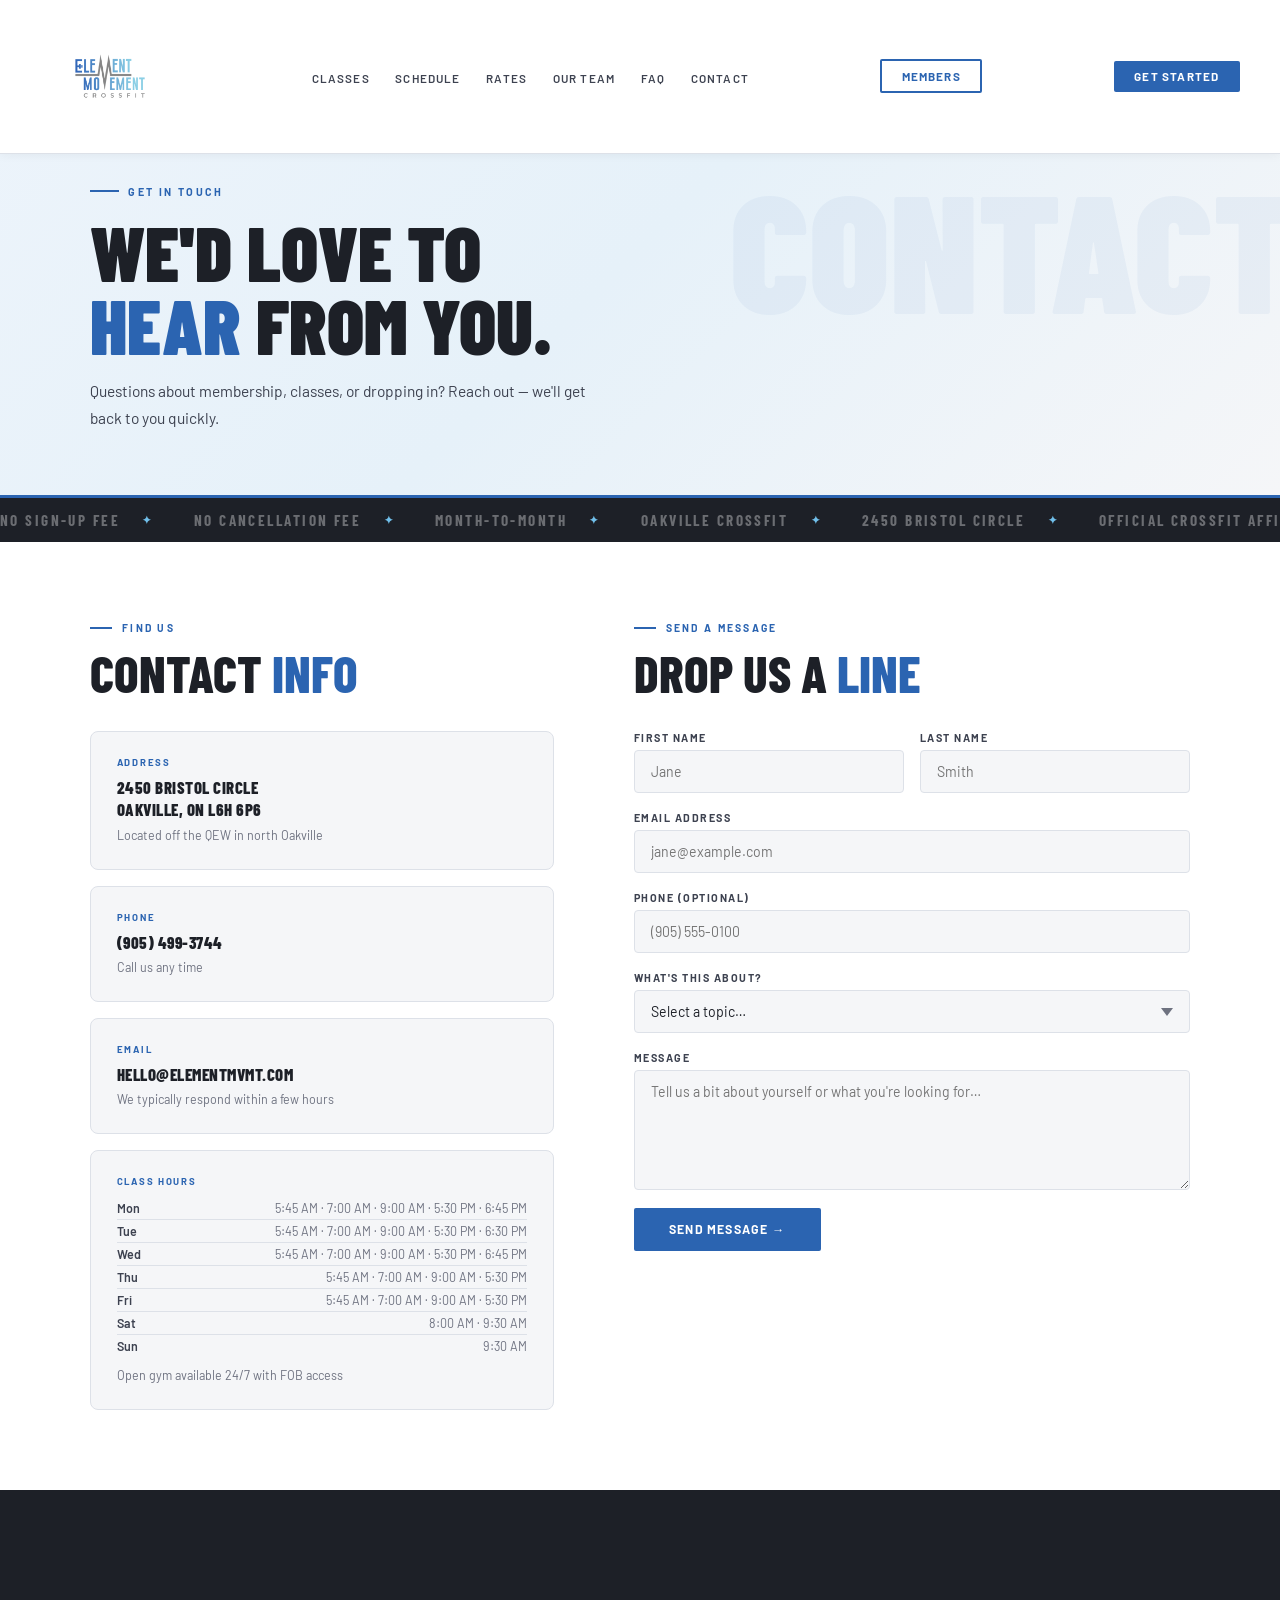
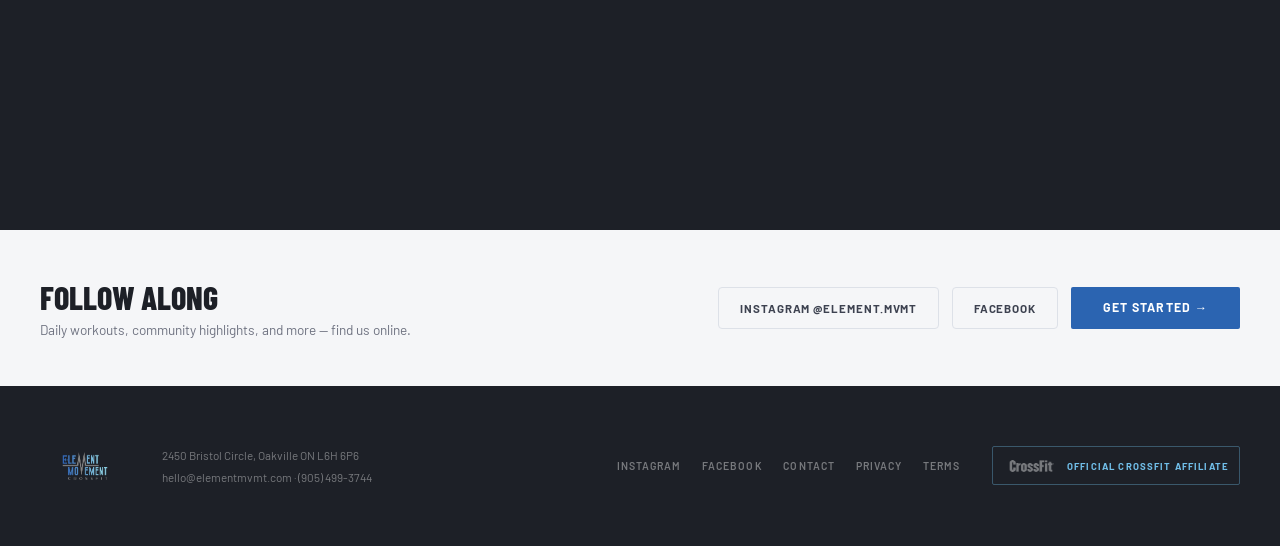
==== commit aafa8903: "Remove sitewide promo banner and update whiteboard page to reflect monthly newsletter Co-Authored-By" ====
--- a/contact.html
+++ b/contact.html
@@ -80,11 +80,6 @@
 </head>
 <body>
 
-<div class="promo-banner" id="promoBanner">
-  🎉 <strong>10% OFF</strong> all memberships — <a href="get-started.html">get started today</a>!
-  <button class="pb-close" id="promoBannerClose" aria-label="Dismiss banner">&times;</button>
-</div>
-
 <nav>
   <a href="index.html" class="nav-logo">
     <img src="images/logo-c5.png" alt="Element Movement CrossFit">
--- a/css/styles.css
+++ b/css/styles.css
@@ -22,20 +22,9 @@
 body{font-family:'Barlow',sans-serif;background:var(--white);color:var(--charcoal);overflow-x:hidden}
 
 /* ============================================
-   Promo Banner
-   ============================================ */
-.promo-banner{position:fixed;top:0;left:0;right:0;z-index:300;background:var(--bd);color:#fff;text-align:center;padding:.65rem 2.6rem;font-family:'Barlow',sans-serif;font-size:.78rem;font-weight:600;letter-spacing:.02em;line-height:1.5}
-.promo-banner strong{font-weight:800;text-transform:uppercase;letter-spacing:.04em}
-.promo-banner a{color:#fff;text-decoration:underline;text-decoration-color:rgba(255,255,255,.5);font-weight:700}
-.promo-banner a:hover{text-decoration-color:#fff}
-.promo-banner .pb-close{position:absolute;right:1rem;top:50%;transform:translateY(-50%);background:none;border:none;color:#fff;font-size:1.1rem;cursor:pointer;opacity:.75;line-height:1;padding:.2rem .4rem}
-.promo-banner .pb-close:hover{opacity:1}
-@media(max-width:600px){.promo-banner{font-size:.68rem;padding:.6rem 2.2rem .6rem .8rem}}
-
-/* ============================================
    Navigation
    ============================================ */
-nav{position:fixed;top:0;left:0;right:0;z-index:200;display:flex;align-items:center;justify-content:space-between;padding:0.4rem 2.5rem;background:rgba(255,255,255,0.97);backdrop-filter:blur(10px);border-bottom:1px solid var(--border);box-shadow:0 1px 10px rgba(0,0,0,0.05);transition:top .15s}
+nav{position:fixed;top:0;left:0;right:0;z-index:200;display:flex;align-items:center;justify-content:space-between;padding:0.4rem 2.5rem;background:rgba(255,255,255,0.97);backdrop-filter:blur(10px);border-bottom:1px solid var(--border);box-shadow:0 1px 10px rgba(0,0,0,0.05)}
 .nav-logo img{height:140px;width:auto;display:block}
 .nav-links{display:flex;gap:1.6rem;list-style:none}
 .nav-links a{font-size:0.73rem;font-weight:600;letter-spacing:0.1em;text-transform:uppercase;color:var(--mid);text-decoration:none;transition:color .2s}
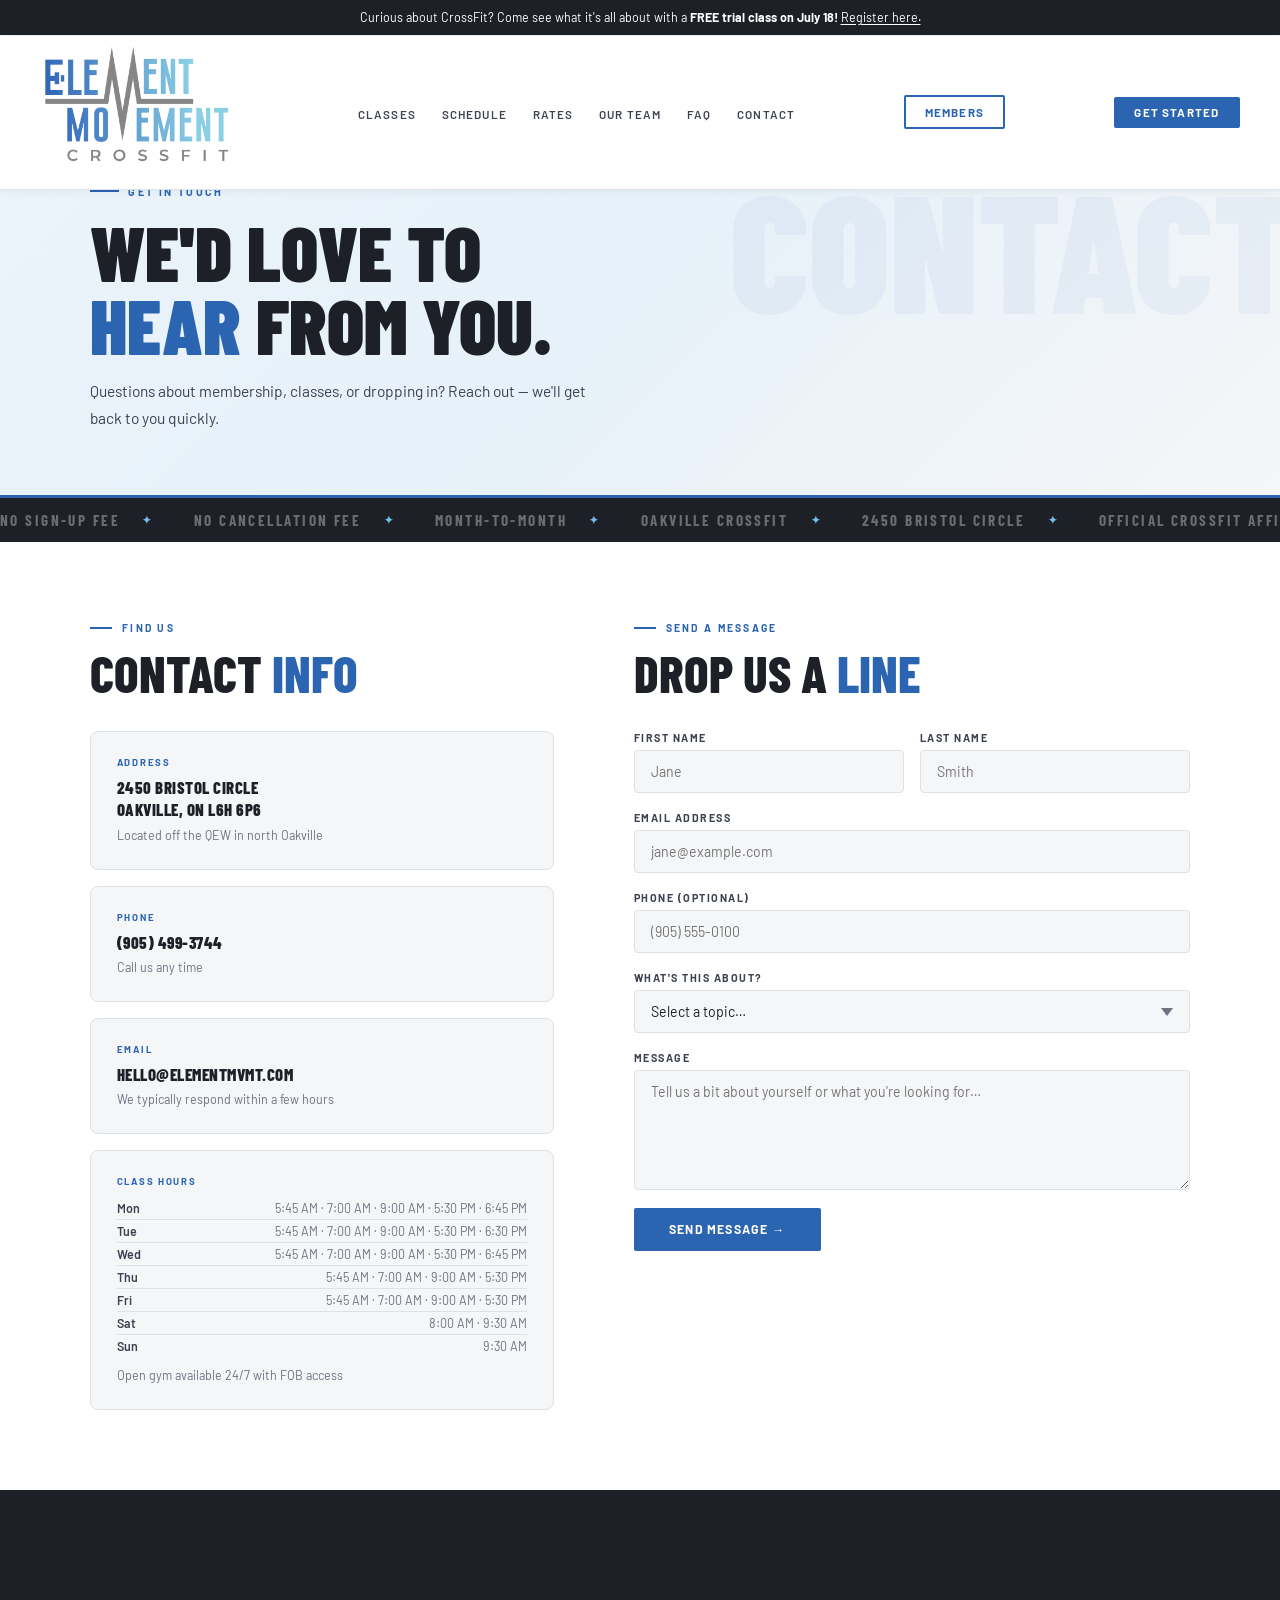
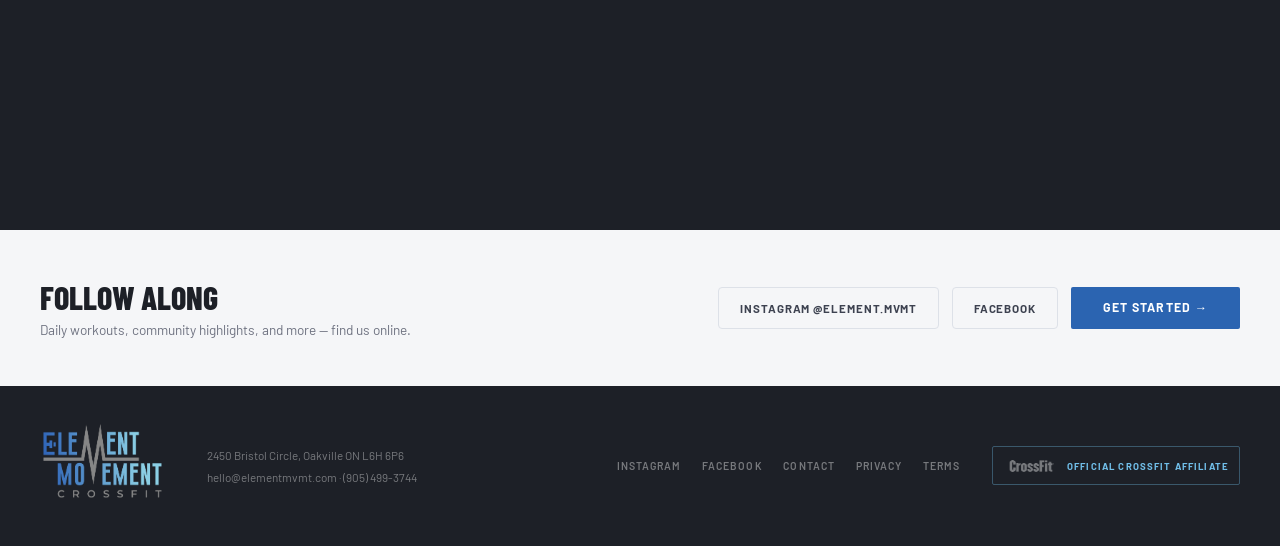
==== commit b5b9f15d: "Add July 18 free trial class promo banner sitewide" ====
--- a/contact.html
+++ b/contact.html
@@ -1,4 +1,4 @@
-<!DOCTYPE html>
+﻿<!DOCTYPE html>
 <html lang="en">
 <head>
   <meta charset="UTF-8">
@@ -79,6 +79,7 @@
   </style>
 </head>
 <body>
+<div class="promo-banner">Curious about CrossFit? Come see what it's all about with a <strong>FREE trial class on July 18!</strong> <a href="get-started.html">Register here.</a></div>
 
 <nav>
   <a href="index.html" class="nav-logo">
--- a/css/styles.css
+++ b/css/styles.css
@@ -22,9 +22,16 @@
 body{font-family:'Barlow',sans-serif;background:var(--white);color:var(--charcoal);overflow-x:hidden}
 
 /* ============================================
+   Promo Banner
+   ============================================ */
+.promo-banner{position:fixed;top:0;left:0;right:0;z-index:300;background:var(--charcoal);color:#fff;text-align:center;padding:.55rem 1rem;font-size:.78rem;line-height:1.4}
+.promo-banner a{color:#fff;text-decoration:underline;text-underline-offset:2px}
+.promo-banner strong{font-weight:700}
+
+/* ============================================
    Navigation
    ============================================ */
-nav{position:fixed;top:0;left:0;right:0;z-index:200;display:flex;align-items:center;justify-content:space-between;padding:0.4rem 2.5rem;background:rgba(255,255,255,0.97);backdrop-filter:blur(10px);border-bottom:1px solid var(--border);box-shadow:0 1px 10px rgba(0,0,0,0.05)}
+nav{position:fixed;top:36px;left:0;right:0;z-index:200;display:flex;align-items:center;justify-content:space-between;padding:0.4rem 2.5rem;background:rgba(255,255,255,0.97);backdrop-filter:blur(10px);border-bottom:1px solid var(--border);box-shadow:0 1px 10px rgba(0,0,0,0.05)}
 .nav-logo img{height:140px;width:auto;display:block}
 .nav-links{display:flex;gap:1.6rem;list-style:none}
 .nav-links a{font-size:0.73rem;font-weight:600;letter-spacing:0.1em;text-transform:uppercase;color:var(--mid);text-decoration:none;transition:color .2s}
@@ -225,6 +232,7 @@
    ============================================ */
 @media(max-width:900px){
   /* Nav */
+  .nav-logo img{height:80px}
   .nav-burger{display:flex}
   .nav-links{display:none;position:absolute;top:100%;left:0;right:0;background:#fff;border-top:1px solid var(--border);border-bottom:1px solid var(--border);flex-direction:column;gap:0;padding:.5rem 0;box-shadow:0 8px 24px rgba(0,0,0,.08)}
   .nav-links.open{display:flex}
@@ -271,7 +279,8 @@
    Responsive — Mobile (≤ 600px)
    ============================================ */
 @media(max-width:600px){
-  nav{padding:.6rem 1.2rem}
+  .promo-banner{font-size:.72rem;padding:.5rem 1rem}
+  nav{top:44px;padding:.6rem 1.2rem}
   .nav-cta{font-size:.65rem;padding:.45rem .9rem}
 
   section{padding:3.5rem 1.2rem}
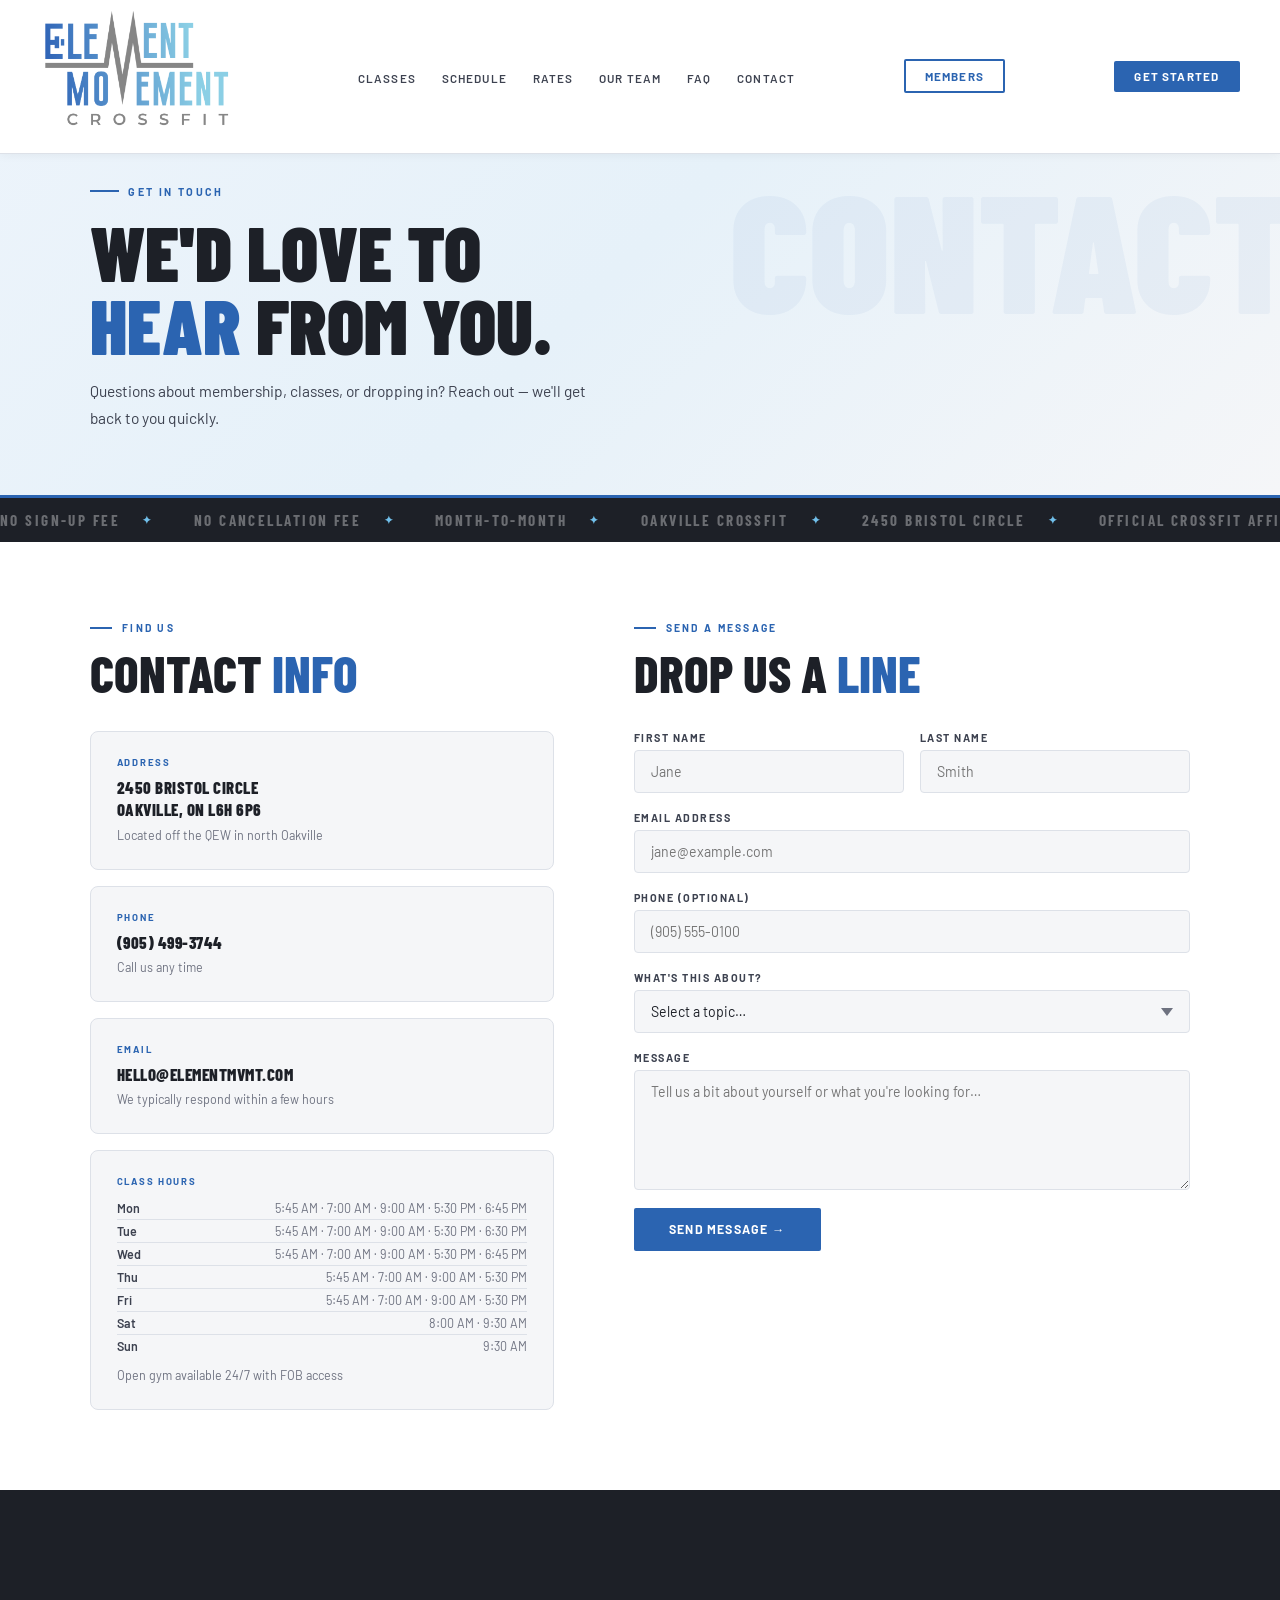
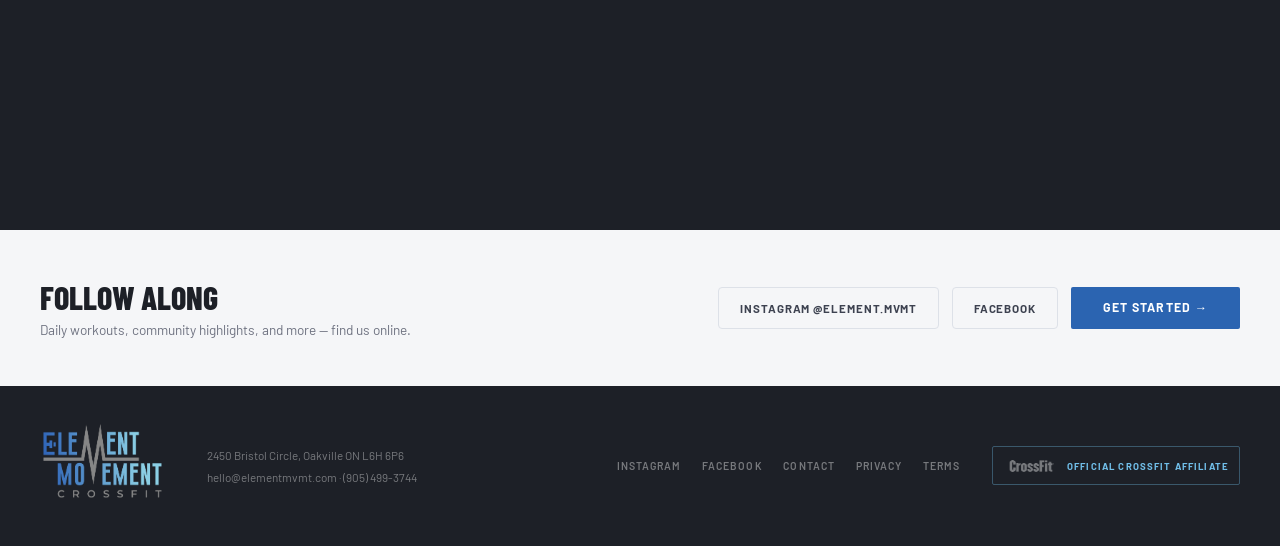
==== commit f053a181: "Remove sitewide promo banner Drop the free-trial announcement bar from every page and revert nav pos" ====
--- a/contact.html
+++ b/contact.html
@@ -79,7 +79,6 @@
   </style>
 </head>
 <body>
-<div class="promo-banner">Curious about CrossFit? Come see what it's all about with a <strong>FREE trial class on July 18!</strong> <a href="get-started.html">Register here.</a></div>
 
 <nav>
   <a href="index.html" class="nav-logo">
--- a/css/styles.css
+++ b/css/styles.css
@@ -22,16 +22,9 @@
 body{font-family:'Barlow',sans-serif;background:var(--white);color:var(--charcoal);overflow-x:hidden}
 
 /* ============================================
-   Promo Banner
-   ============================================ */
-.promo-banner{position:fixed;top:0;left:0;right:0;z-index:300;background:var(--charcoal);color:#fff;text-align:center;padding:.55rem 1rem;font-size:.78rem;line-height:1.4}
-.promo-banner a{color:#fff;text-decoration:underline;text-underline-offset:2px}
-.promo-banner strong{font-weight:700}
-
-/* ============================================
    Navigation
    ============================================ */
-nav{position:fixed;top:36px;left:0;right:0;z-index:200;display:flex;align-items:center;justify-content:space-between;padding:0.4rem 2.5rem;background:rgba(255,255,255,0.97);backdrop-filter:blur(10px);border-bottom:1px solid var(--border);box-shadow:0 1px 10px rgba(0,0,0,0.05)}
+nav{position:fixed;top:0;left:0;right:0;z-index:200;display:flex;align-items:center;justify-content:space-between;padding:0.4rem 2.5rem;background:rgba(255,255,255,0.97);backdrop-filter:blur(10px);border-bottom:1px solid var(--border);box-shadow:0 1px 10px rgba(0,0,0,0.05)}
 .nav-logo img{height:140px;width:auto;display:block}
 .nav-links{display:flex;gap:1.6rem;list-style:none}
 .nav-links a{font-size:0.73rem;font-weight:600;letter-spacing:0.1em;text-transform:uppercase;color:var(--mid);text-decoration:none;transition:color .2s}
@@ -47,7 +40,7 @@
 .hero{min-height:100vh;padding:10rem 2.5rem 4rem;background:linear-gradient(135deg,#edf4fb 0%,#e6f1f9 50%,#f5f6f8 100%);display:flex;align-items:center;position:relative;overflow:hidden}
 .hero::before{content:'EMC';position:absolute;right:-1rem;top:50%;transform:translateY(-50%);font-family:'Barlow Condensed',sans-serif;font-size:clamp(10rem,20vw,20rem);font-weight:900;letter-spacing:-0.03em;color:rgba(43,100,177,0.05);pointer-events:none;user-select:none;line-height:1}
 .hero-inner{max-width:1100px;margin:0 auto;width:100%;display:grid;grid-template-columns:1.1fr 0.9fr;gap:3.5rem;align-items:center}
-.eyebrow{display:inline-flex;align-items:center;gap:0.6rem;font-size:0.67rem;font-weight:700;letter-spacing:0.22em;text-transform:uppercase;color:var(--bd);margin-bottom:1.1rem}
+.eyebrow{display:inline-flex;align-items:center;gap:0.6rem;font-size:0.67rem;font-weight:700;letter-spacing:0.22em;text-transform:uppercase;color:var(--bd);margin-bottom:1.1rem;flex-wrap:wrap}
 .eyebrow::before{content:'';display:block;width:1.8rem;height:2px;background:var(--bd)}
 .hero h1{font-family:'Barlow Condensed',sans-serif;font-size:clamp(3rem,6.5vw,5.5rem);font-weight:900;line-height:.93;text-transform:uppercase;color:var(--charcoal);margin-bottom:1.3rem}
 .hero h1 .bd{color:var(--bd)}
@@ -279,8 +272,8 @@
    Responsive — Mobile (≤ 600px)
    ============================================ */
 @media(max-width:600px){
-  .promo-banner{font-size:.72rem;padding:.5rem 1rem}
-  nav{top:44px;padding:.6rem 1.2rem}
+  nav{padding:.6rem 1.2rem}
+  .eyebrow{font-size:.58rem;letter-spacing:.14em}
   .nav-cta{font-size:.65rem;padding:.45rem .9rem}
 
   section{padding:3.5rem 1.2rem}
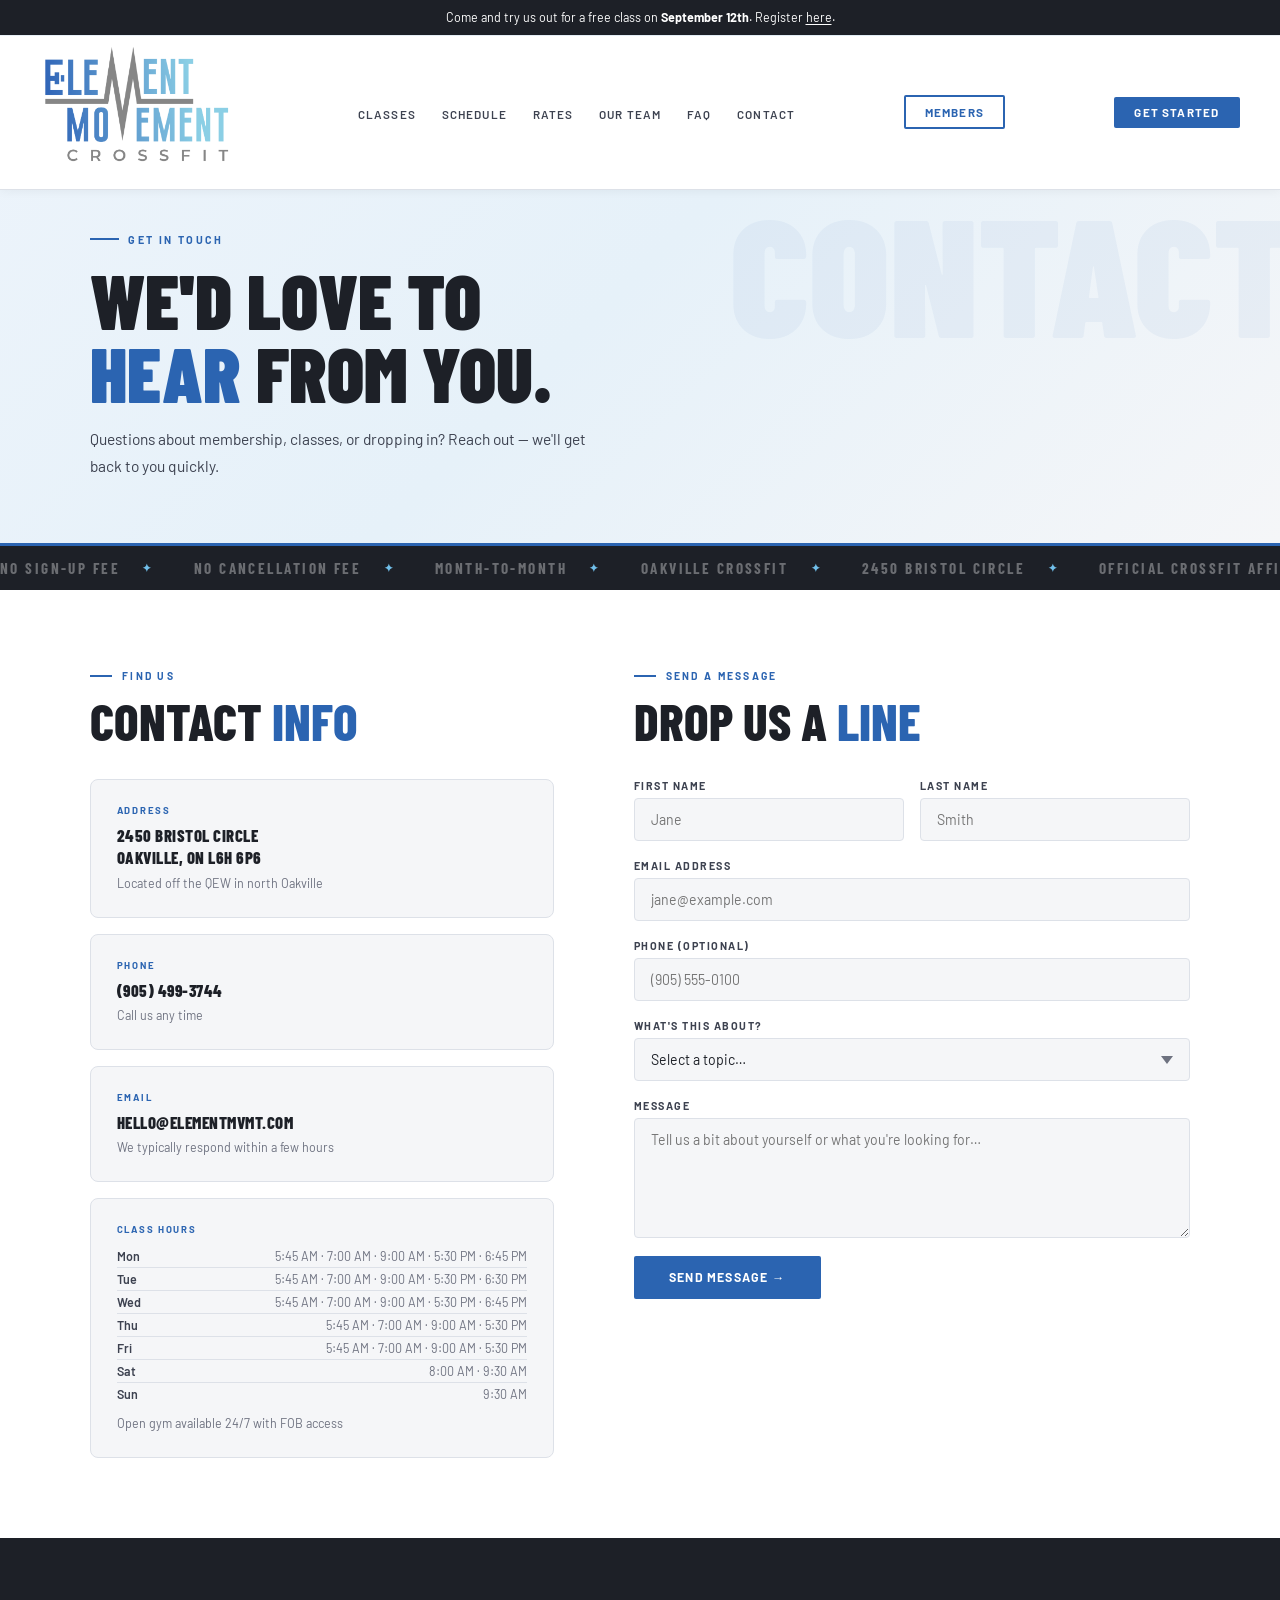
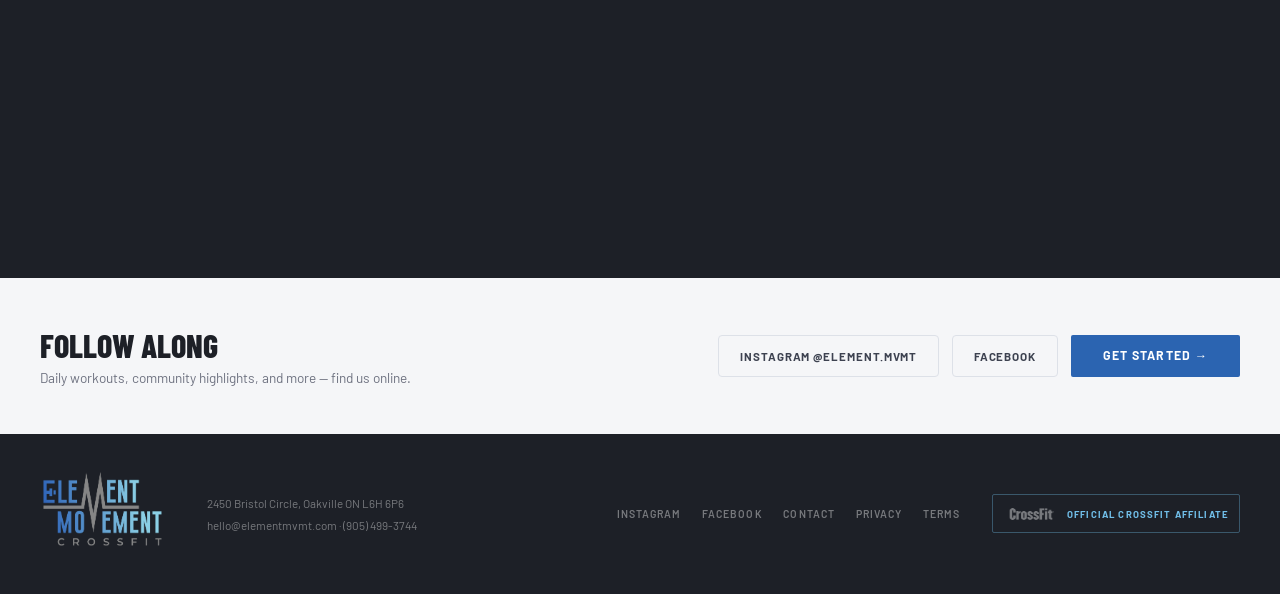
==== commit e9caba14: "Add sitewide free trial announcement bar Restore the fixed promo banner pattern to advertise the Sep" ====
--- a/contact.html
+++ b/contact.html
@@ -79,6 +79,7 @@
   </style>
 </head>
 <body>
+<div class="promo-banner">Come and try us out for a free class on <strong>September 12th</strong>. Register <a href="https://elementmvmt.sites.zenplanner.com/freeTrial.cfm" target="_blank">here</a>.</div>
 
 <nav>
   <a href="index.html" class="nav-logo">
--- a/css/styles.css
+++ b/css/styles.css
@@ -18,13 +18,20 @@
 }
 
 /* Base */
-html{scroll-behavior:smooth}
+html{scroll-behavior:smooth;scroll-padding-top:180px}
 body{font-family:'Barlow',sans-serif;background:var(--white);color:var(--charcoal);overflow-x:hidden}
 
 /* ============================================
+   Promo Banner
+   ============================================ */
+.promo-banner{position:fixed;top:0;left:0;right:0;z-index:300;background:var(--charcoal);color:#fff;text-align:center;padding:.55rem 1rem;font-size:.78rem;line-height:1.4}
+.promo-banner a{color:#fff;text-decoration:underline;text-underline-offset:2px}
+.promo-banner strong{font-weight:700}
+
+/* ============================================
    Navigation
    ============================================ */
-nav{position:fixed;top:0;left:0;right:0;z-index:200;display:flex;align-items:center;justify-content:space-between;padding:0.4rem 2.5rem;background:rgba(255,255,255,0.97);backdrop-filter:blur(10px);border-bottom:1px solid var(--border);box-shadow:0 1px 10px rgba(0,0,0,0.05)}
+nav{position:fixed;top:36px;left:0;right:0;z-index:200;display:flex;align-items:center;justify-content:space-between;padding:0.4rem 2.5rem;background:rgba(255,255,255,0.97);backdrop-filter:blur(10px);border-bottom:1px solid var(--border);box-shadow:0 1px 10px rgba(0,0,0,0.05)}
 .nav-logo img{height:140px;width:auto;display:block}
 .nav-links{display:flex;gap:1.6rem;list-style:none}
 .nav-links a{font-size:0.73rem;font-weight:600;letter-spacing:0.1em;text-transform:uppercase;color:var(--mid);text-decoration:none;transition:color .2s}
@@ -37,7 +44,10 @@
 /* ============================================
    Hero
    ============================================ */
-.hero{min-height:100vh;padding:10rem 2.5rem 4rem;background:linear-gradient(135deg,#edf4fb 0%,#e6f1f9 50%,#f5f6f8 100%);display:flex;align-items:center;position:relative;overflow:hidden}
+.hero{min-height:100vh;padding:13rem 2.5rem 4rem;background:linear-gradient(135deg,#edf4fb 0%,#e6f1f9 50%,#f5f6f8 100%);display:flex;align-items:center;position:relative;overflow:hidden}
+
+/* Account for fixed promo banner + nav on sub-pages */
+.page-hero{padding-top:14rem !important}
 .hero::before{content:'EMC';position:absolute;right:-1rem;top:50%;transform:translateY(-50%);font-family:'Barlow Condensed',sans-serif;font-size:clamp(10rem,20vw,20rem);font-weight:900;letter-spacing:-0.03em;color:rgba(43,100,177,0.05);pointer-events:none;user-select:none;line-height:1}
 .hero-inner{max-width:1100px;margin:0 auto;width:100%;display:grid;grid-template-columns:1.1fr 0.9fr;gap:3.5rem;align-items:center}
 .eyebrow{display:inline-flex;align-items:center;gap:0.6rem;font-size:0.67rem;font-weight:700;letter-spacing:0.22em;text-transform:uppercase;color:var(--bd);margin-bottom:1.1rem;flex-wrap:wrap}
@@ -224,6 +234,8 @@
    Responsive — Tablet (≤ 900px)
    ============================================ */
 @media(max-width:900px){
+  html{scroll-padding-top:110px}
+
   /* Nav */
   .nav-logo img{height:80px}
   .nav-burger{display:flex}
@@ -233,7 +245,8 @@
   .nav-links a{display:block;padding:.85rem 2rem;font-size:.78rem}
 
   /* Hero */
-  .hero{padding:9rem 1.5rem 3rem}
+  .hero{padding:12rem 1.5rem 3rem}
+  .page-hero{padding:13rem 1.5rem 4rem !important}
   .hero-inner{grid-template-columns:1fr;gap:2.5rem}
   .hero-right{display:grid;grid-template-columns:1fr 1fr;gap:.9rem}
   .logo-card{display:none}
@@ -272,14 +285,17 @@
    Responsive — Mobile (≤ 600px)
    ============================================ */
 @media(max-width:600px){
-  nav{padding:.6rem 1.2rem}
+  html{scroll-padding-top:120px}
+  .promo-banner{font-size:.72rem;padding:.5rem 1rem}
+  nav{top:52px;padding:.6rem 1.2rem}
   .eyebrow{font-size:.58rem;letter-spacing:.14em}
   .nav-cta{font-size:.65rem;padding:.45rem .9rem}
 
   section{padding:3.5rem 1.2rem}
 
   /* Hero */
-  .hero{padding:8.5rem 1.2rem 2.5rem}
+  .hero{padding:11.5rem 1.2rem 2.5rem}
+  .page-hero{padding:11.5rem 1.2rem 2.5rem !important}
   .hero-right{grid-template-columns:1fr}
   .hcard-row{display:grid;grid-template-columns:1fr 1fr}
   .hcard-dark{grid-column:unset}
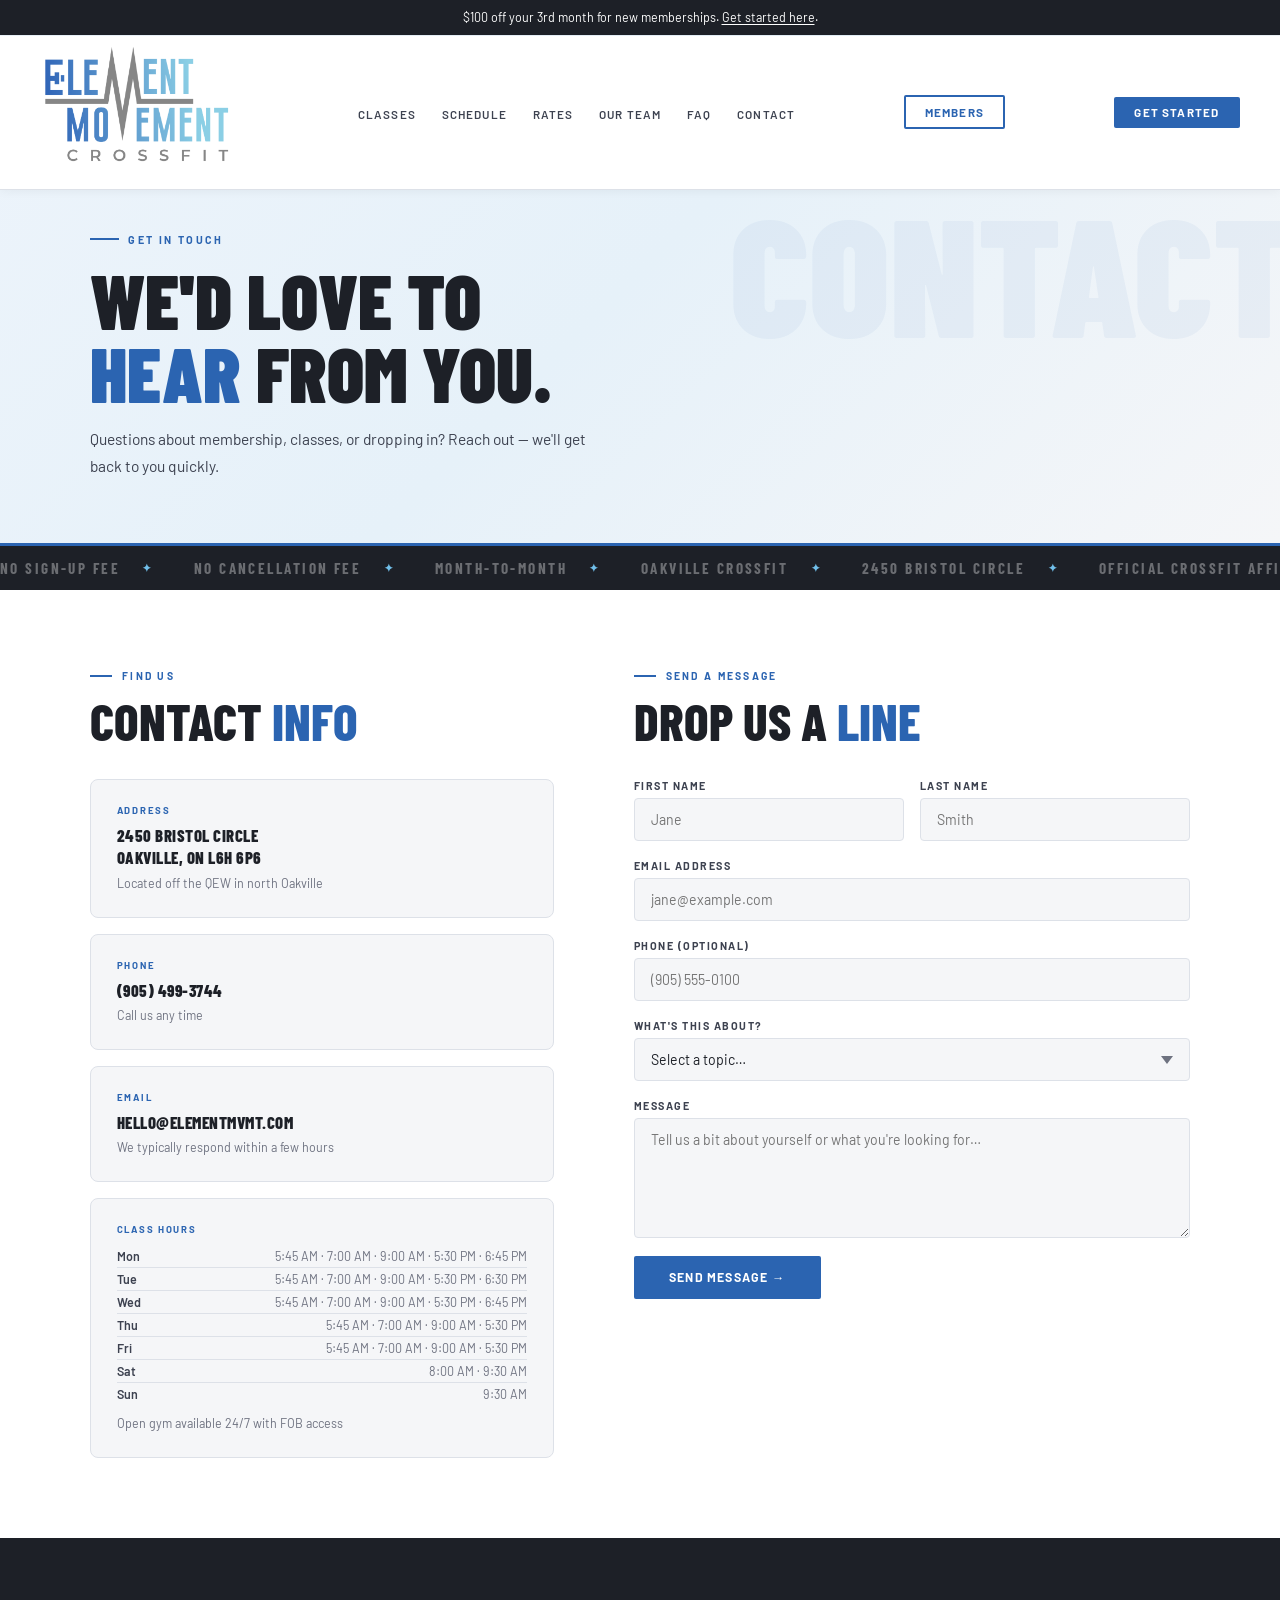
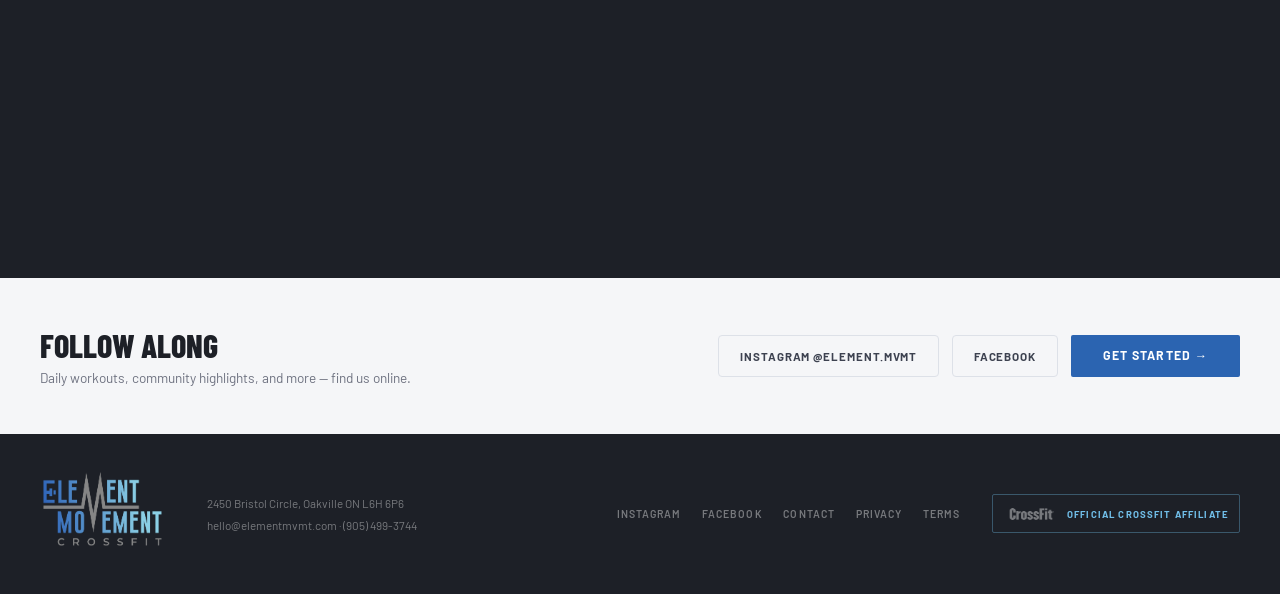
==== commit 6b33c0ad: "Update announcement bar to promote $100 off 3rd month offer Co-Authored-By: Claude Sonnet 5 <noreply" ====
--- a/contact.html
+++ b/contact.html
@@ -79,7 +79,7 @@
   </style>
 </head>
 <body>
-<div class="promo-banner">Come and try us out for a free class on <strong>September 12th</strong>. Register <a href="https://elementmvmt.sites.zenplanner.com/freeTrial.cfm" target="_blank">here</a>.</div>
+<div class="promo-banner">$100 off your 3rd month for new memberships. <a href="get-started.html">Get started here</a>.</div>
 
 <nav>
   <a href="index.html" class="nav-logo">
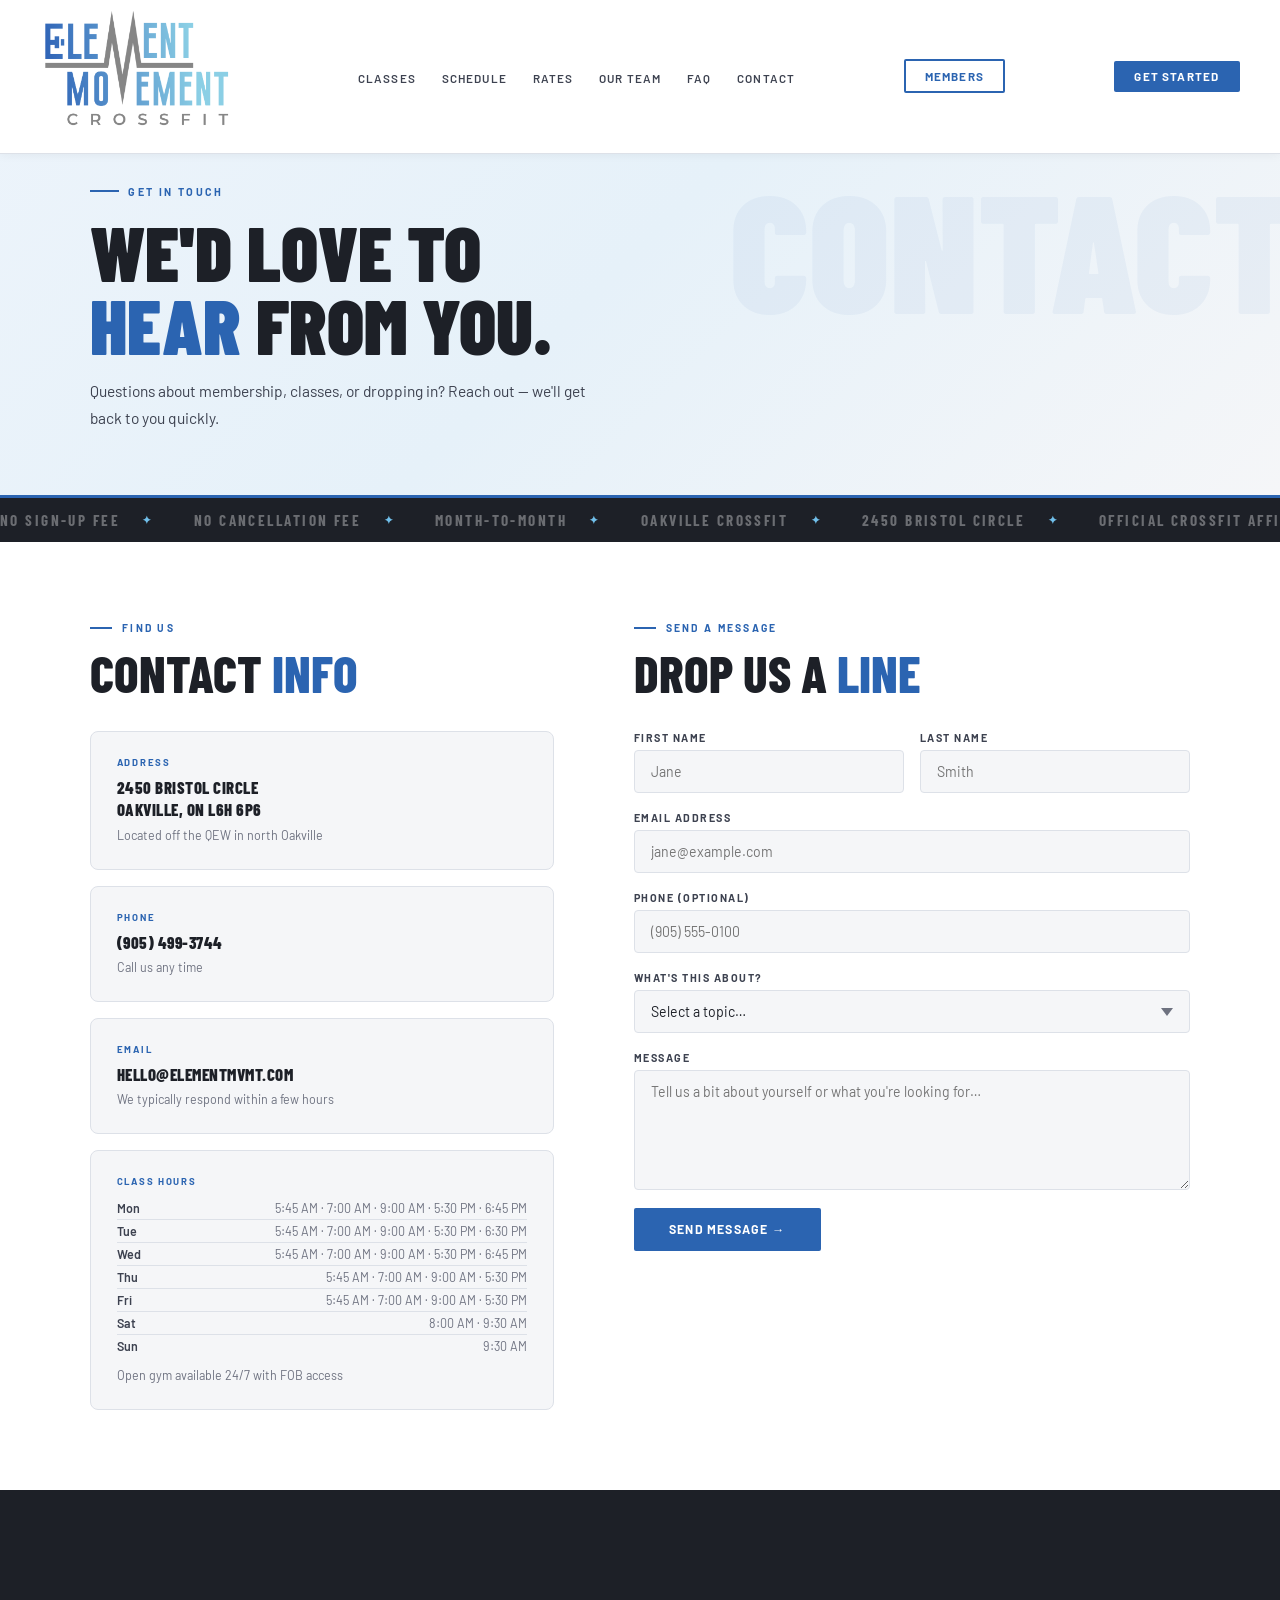
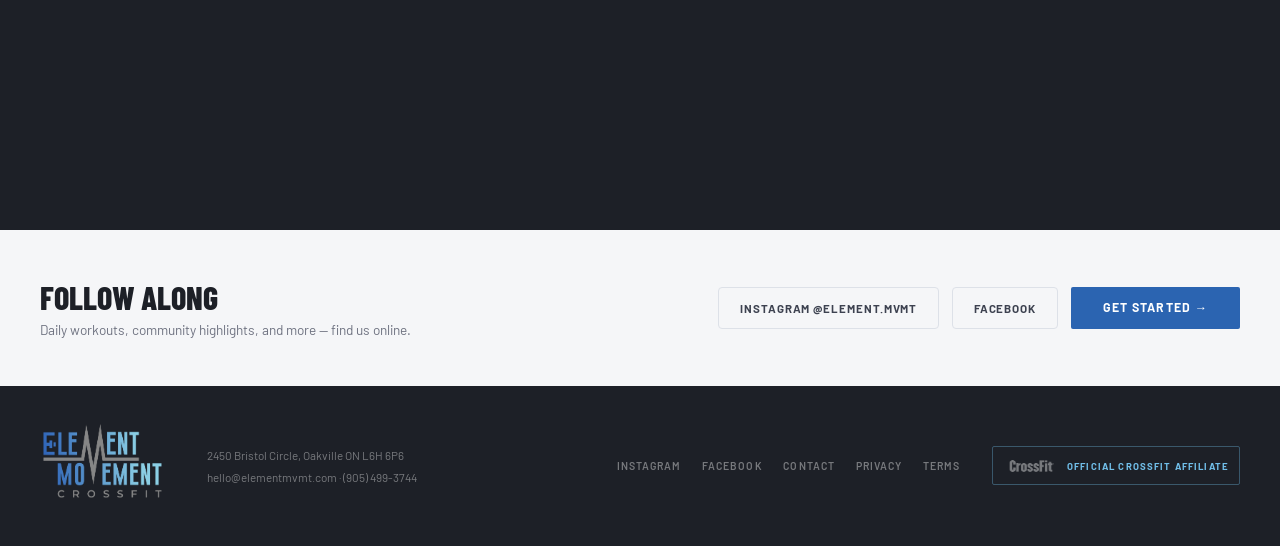
==== commit 646150a8: "Remove sitewide announcement bar Drop the promo banner from every page and revert the nav position a" ====
--- a/contact.html
+++ b/contact.html
@@ -79,7 +79,6 @@
   </style>
 </head>
 <body>
-<div class="promo-banner">$100 off your 3rd month for new memberships. <a href="get-started.html">Get started here</a>.</div>
 
 <nav>
   <a href="index.html" class="nav-logo">
--- a/css/styles.css
+++ b/css/styles.css
@@ -22,16 +22,9 @@
 body{font-family:'Barlow',sans-serif;background:var(--white);color:var(--charcoal);overflow-x:hidden}
 
 /* ============================================
-   Promo Banner
-   ============================================ */
-.promo-banner{position:fixed;top:0;left:0;right:0;z-index:300;background:var(--charcoal);color:#fff;text-align:center;padding:.55rem 1rem;font-size:.78rem;line-height:1.4}
-.promo-banner a{color:#fff;text-decoration:underline;text-underline-offset:2px}
-.promo-banner strong{font-weight:700}
-
-/* ============================================
    Navigation
    ============================================ */
-nav{position:fixed;top:36px;left:0;right:0;z-index:200;display:flex;align-items:center;justify-content:space-between;padding:0.4rem 2.5rem;background:rgba(255,255,255,0.97);backdrop-filter:blur(10px);border-bottom:1px solid var(--border);box-shadow:0 1px 10px rgba(0,0,0,0.05)}
+nav{position:fixed;top:0;left:0;right:0;z-index:200;display:flex;align-items:center;justify-content:space-between;padding:0.4rem 2.5rem;background:rgba(255,255,255,0.97);backdrop-filter:blur(10px);border-bottom:1px solid var(--border);box-shadow:0 1px 10px rgba(0,0,0,0.05)}
 .nav-logo img{height:140px;width:auto;display:block}
 .nav-links{display:flex;gap:1.6rem;list-style:none}
 .nav-links a{font-size:0.73rem;font-weight:600;letter-spacing:0.1em;text-transform:uppercase;color:var(--mid);text-decoration:none;transition:color .2s}
@@ -44,10 +37,8 @@
 /* ============================================
    Hero
    ============================================ */
-.hero{min-height:100vh;padding:13rem 2.5rem 4rem;background:linear-gradient(135deg,#edf4fb 0%,#e6f1f9 50%,#f5f6f8 100%);display:flex;align-items:center;position:relative;overflow:hidden}
-
-/* Account for fixed promo banner + nav on sub-pages */
-.page-hero{padding-top:14rem !important}
+.hero{min-height:100vh;padding:10rem 2.5rem 4rem;background:linear-gradient(135deg,#edf4fb 0%,#e6f1f9 50%,#f5f6f8 100%);display:flex;align-items:center;position:relative;overflow:hidden}
+
 .hero::before{content:'EMC';position:absolute;right:-1rem;top:50%;transform:translateY(-50%);font-family:'Barlow Condensed',sans-serif;font-size:clamp(10rem,20vw,20rem);font-weight:900;letter-spacing:-0.03em;color:rgba(43,100,177,0.05);pointer-events:none;user-select:none;line-height:1}
 .hero-inner{max-width:1100px;margin:0 auto;width:100%;display:grid;grid-template-columns:1.1fr 0.9fr;gap:3.5rem;align-items:center}
 .eyebrow{display:inline-flex;align-items:center;gap:0.6rem;font-size:0.67rem;font-weight:700;letter-spacing:0.22em;text-transform:uppercase;color:var(--bd);margin-bottom:1.1rem;flex-wrap:wrap}
@@ -245,8 +236,7 @@
   .nav-links a{display:block;padding:.85rem 2rem;font-size:.78rem}
 
   /* Hero */
-  .hero{padding:12rem 1.5rem 3rem}
-  .page-hero{padding:13rem 1.5rem 4rem !important}
+  .hero{padding:9rem 1.5rem 3rem}
   .hero-inner{grid-template-columns:1fr;gap:2.5rem}
   .hero-right{display:grid;grid-template-columns:1fr 1fr;gap:.9rem}
   .logo-card{display:none}
@@ -286,16 +276,14 @@
    ============================================ */
 @media(max-width:600px){
   html{scroll-padding-top:120px}
-  .promo-banner{font-size:.72rem;padding:.5rem 1rem}
-  nav{top:52px;padding:.6rem 1.2rem}
+  nav{padding:.6rem 1.2rem}
   .eyebrow{font-size:.58rem;letter-spacing:.14em}
   .nav-cta{font-size:.65rem;padding:.45rem .9rem}
 
   section{padding:3.5rem 1.2rem}
 
   /* Hero */
-  .hero{padding:11.5rem 1.2rem 2.5rem}
-  .page-hero{padding:11.5rem 1.2rem 2.5rem !important}
+  .hero{padding:8.5rem 1.2rem 2.5rem}
   .hero-right{grid-template-columns:1fr}
   .hcard-row{display:grid;grid-template-columns:1fr 1fr}
   .hcard-dark{grid-column:unset}
